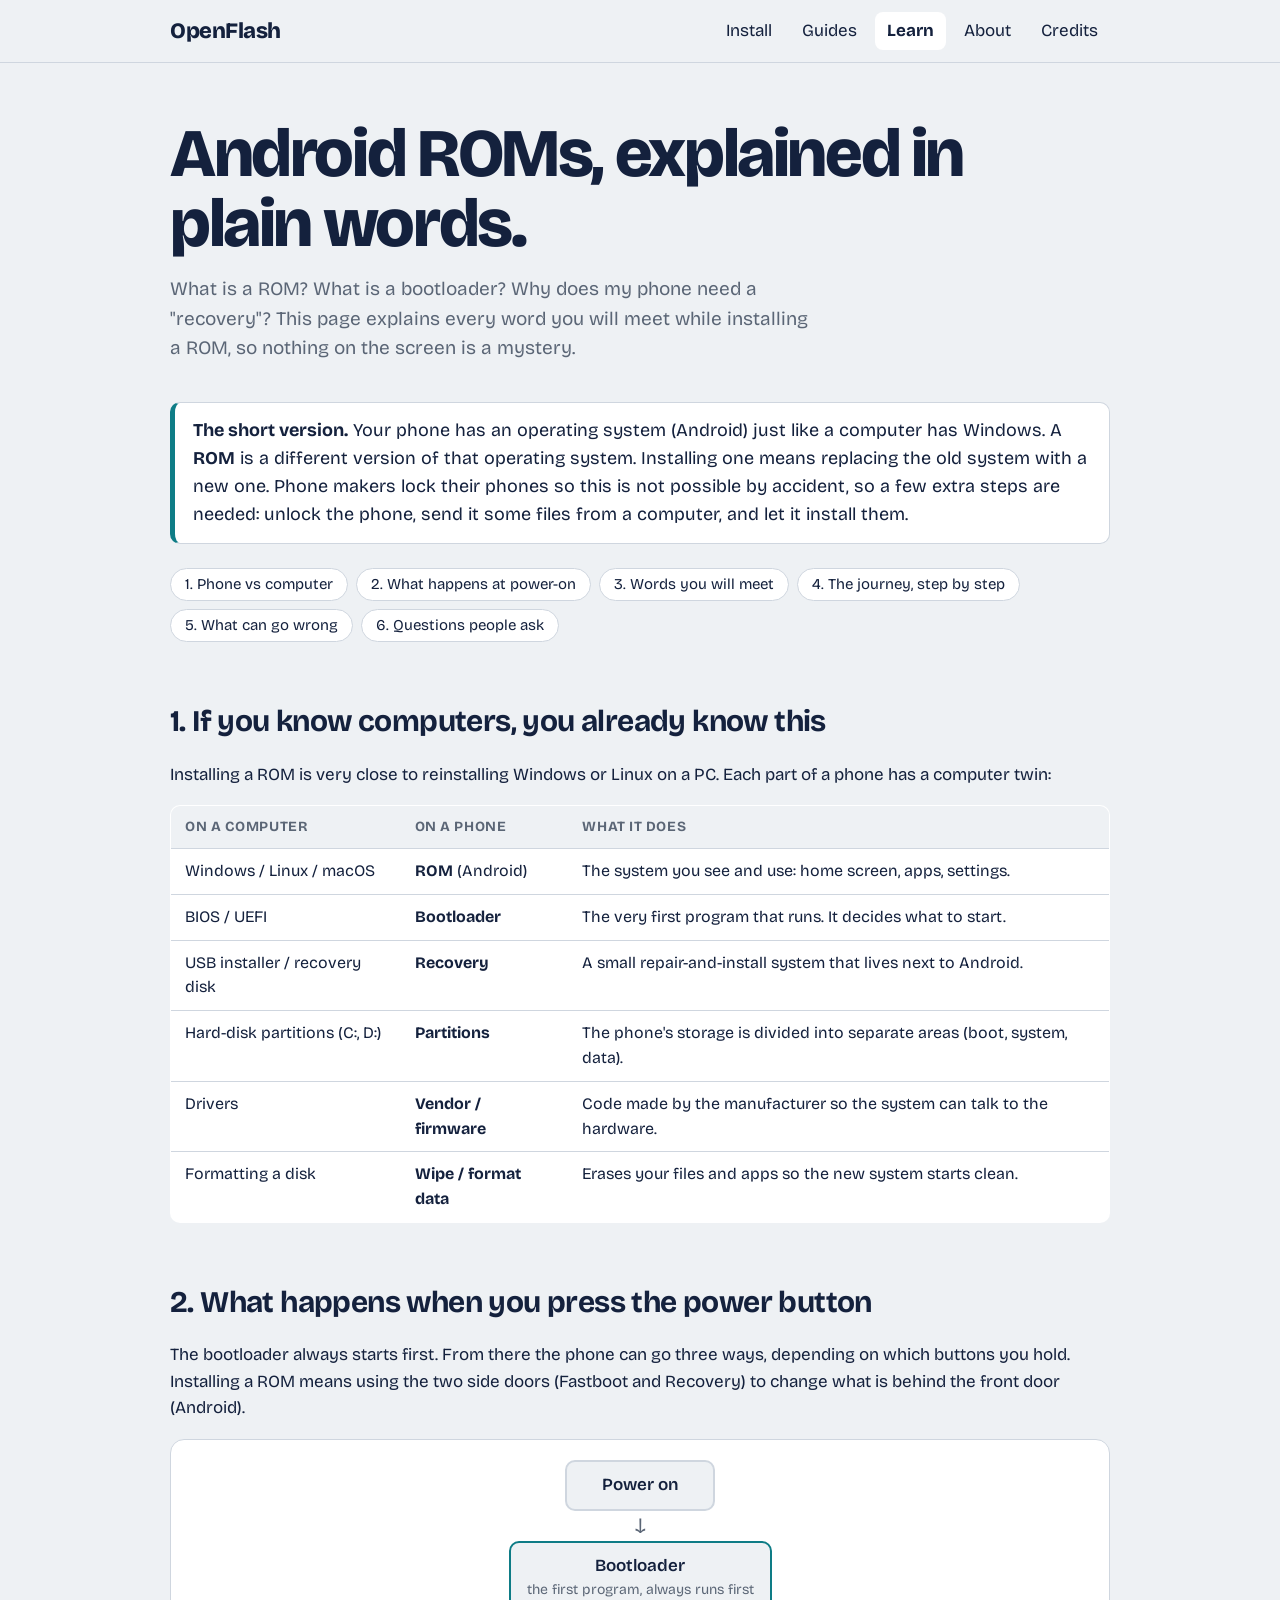
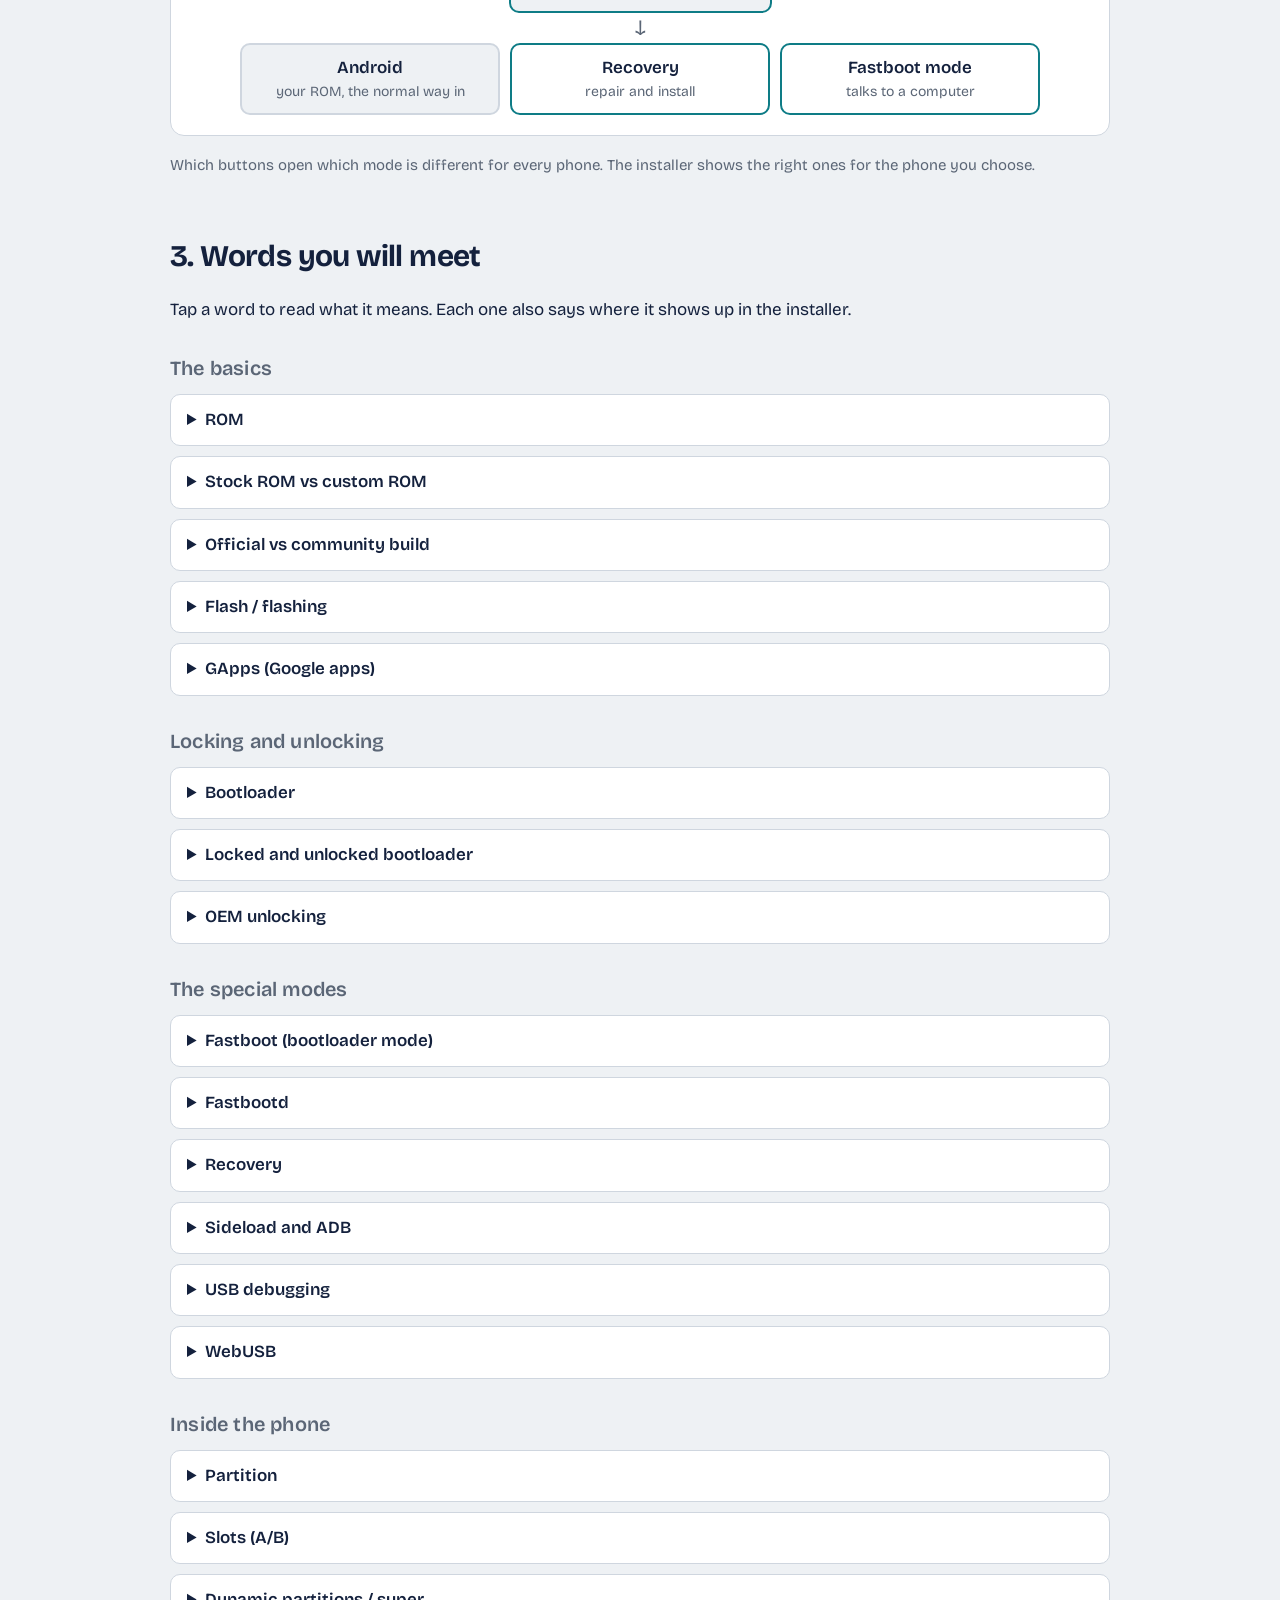
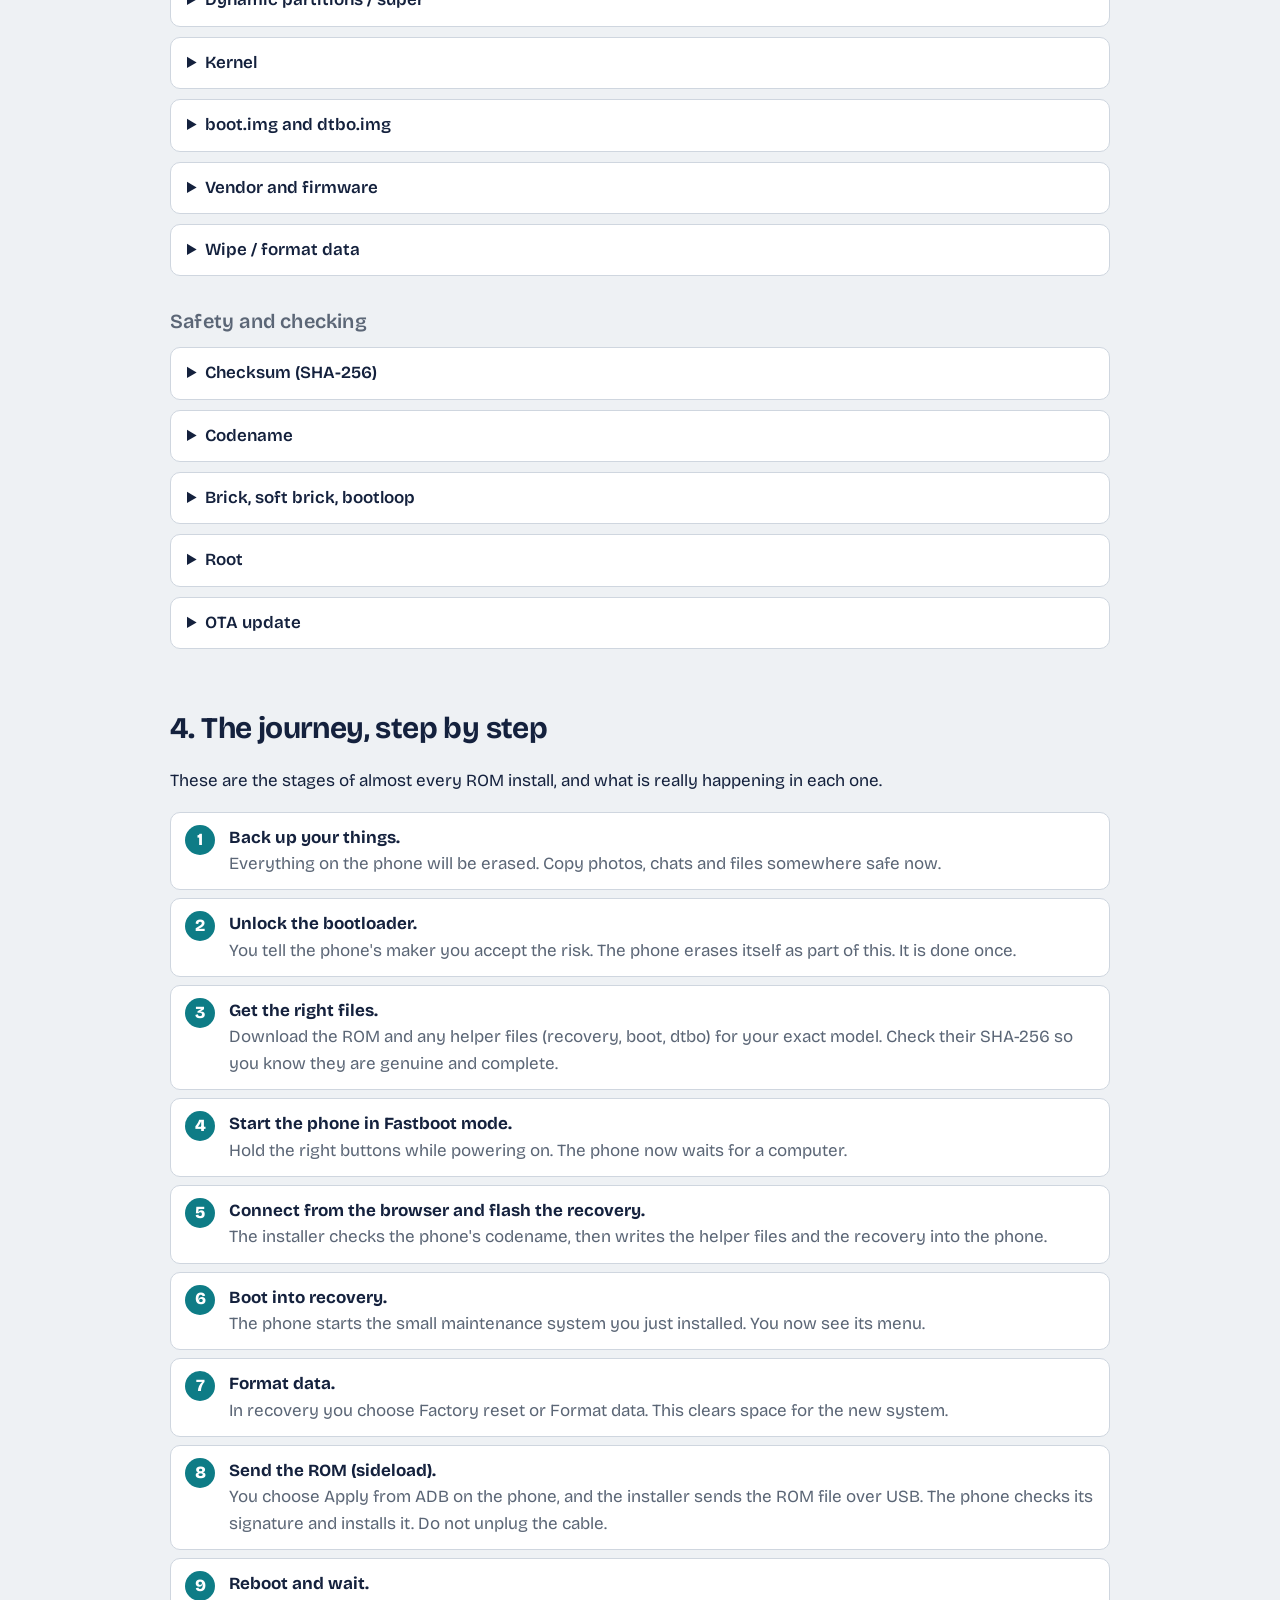
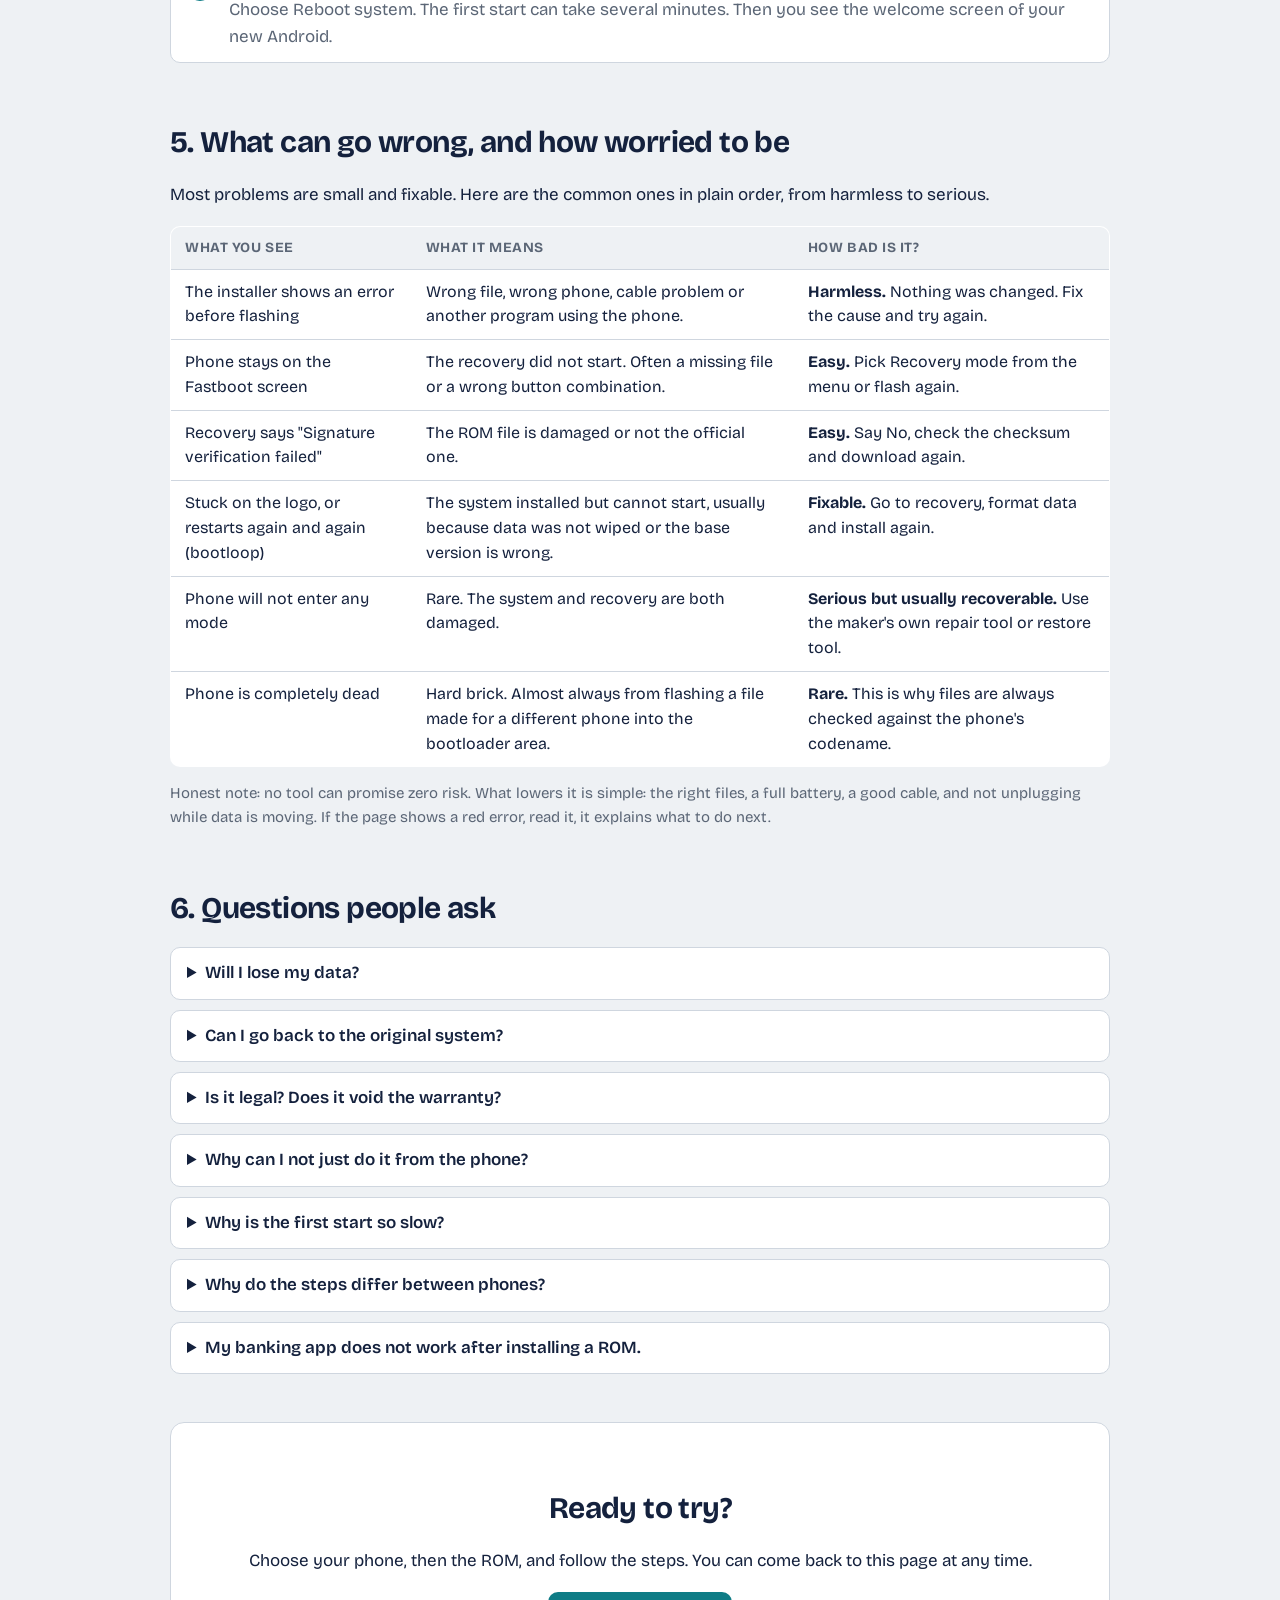
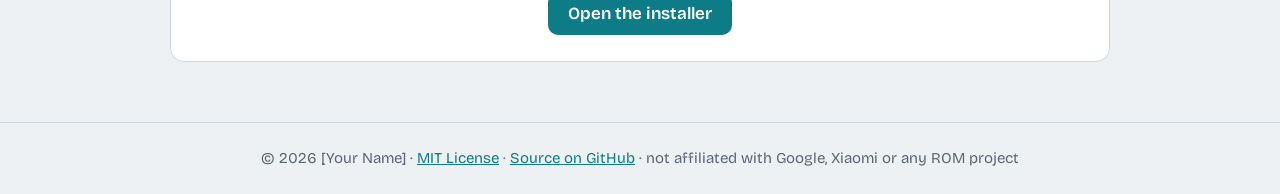
==== learn.html @ 717ebe1f "Initial commit" ====
<!DOCTYPE html>
<html lang="en">
<head>
<!-- OpenFlash | https://github.com/YOUR-USERNAME/openflash | Copyright (c) 2026 [Your Name] | MIT License (see LICENSE) -->
<meta charset="utf-8">
<meta name="viewport" content="width=device-width, initial-scale=1, viewport-fit=cover">
<title>Android ROMs explained in plain words – OpenFlash</title>
<meta name="author" content="[Your Name]">
<meta name="description" content="What is a ROM, a bootloader, a recovery? A plain-language guide for people who have never flashed a phone.">
<meta property="og:type" content="website">
<meta property="og:title" content="Android ROMs explained in plain words">
<meta property="og:description" content="What is a ROM, a bootloader, a recovery? A plain-language guide for people who have never flashed a phone.">
<link rel="stylesheet" href="https://fonts.googleapis.com/css2?family=Bricolage+Grotesque:wght@400;600;800&family=IBM+Plex+Mono:wght@400&display=swap">
<link rel="stylesheet" href="style.css">
</head>
<body>
<header><div class="bar">
<a class="logo" href="index.html">OpenFlash</a>
<button id="burger" aria-expanded="false" aria-controls="nav">Menu</button>
<nav id="nav"><a href="index.html#install">Install</a><a href="index.html#guides">Guides</a><a href="learn.html" aria-current="page"><b>Learn</b></a><a href="index.html#about">About</a><a href="index.html#credits">Credits</a></nav>
</div></header>
<main id="top">

<section class="hero">
<h1>Android ROMs, explained in plain words.</h1>
<p>What is a ROM? What is a bootloader? Why does my phone need a "recovery"? This page explains every word you will meet while installing a ROM, so nothing on the screen is a mystery.</p>
</section>

<div class="note"><b>The short version.</b> Your phone has an operating system (Android) just like a computer has Windows. A <b>ROM</b> is a different version of that operating system. Installing one means replacing the old system with a new one. Phone makers lock their phones so this is not possible by accident, so a few extra steps are needed: unlock the phone, send it some files from a computer, and let it install them.</div>

<nav class="toc" aria-label="On this page">
<a href="#pc">1. Phone vs computer</a>
<a href="#boot">2. What happens at power-on</a>
<a href="#words">3. Words you will meet</a>
<a href="#journey">4. The journey, step by step</a>
<a href="#risks">5. What can go wrong</a>
<a href="#faq">6. Questions people ask</a>
</nav>

<section id="pc">
<h2>1. If you know computers, you already know this</h2>
<p>Installing a ROM is very close to reinstalling Windows or Linux on a PC. Each part of a phone has a computer twin:</p>
<div class="scroll"><table class="cmp">
<thead><tr><th>On a computer</th><th>On a phone</th><th>What it does</th></tr></thead>
<tbody>
<tr><td>Windows / Linux / macOS</td><td><b>ROM</b> (Android)</td><td>The system you see and use: home screen, apps, settings.</td></tr>
<tr><td>BIOS / UEFI</td><td><b>Bootloader</b></td><td>The very first program that runs. It decides what to start.</td></tr>
<tr><td>USB installer / recovery disk</td><td><b>Recovery</b></td><td>A small repair-and-install system that lives next to Android.</td></tr>
<tr><td>Hard-disk partitions (C:, D:)</td><td><b>Partitions</b></td><td>The phone's storage is divided into separate areas (boot, system, data).</td></tr>
<tr><td>Drivers</td><td><b>Vendor / firmware</b></td><td>Code made by the manufacturer so the system can talk to the hardware.</td></tr>
<tr><td>Formatting a disk</td><td><b>Wipe / format data</b></td><td>Erases your files and apps so the new system starts clean.</td></tr>
</tbody></table></div>
</section>

<section id="boot">
<h2>2. What happens when you press the power button</h2>
<p>The bootloader always starts first. From there the phone can go three ways, depending on which buttons you hold. Installing a ROM means using the two side doors (Fastboot and Recovery) to change what is behind the front door (Android).</p>
<div class="flow" role="img" aria-label="Power on leads to the bootloader, which leads to Android, Recovery or Fastboot mode">
<div class="fbox top">Power on</div>
<div class="farrow">↓</div>
<div class="fbox main">Bootloader<small>the first program, always runs first</small></div>
<div class="farrow">↓</div>
<div class="fthree">
<div class="fbox">Android<small>your ROM, the normal way in</small></div>
<div class="fbox hl">Recovery<small>repair and install</small></div>
<div class="fbox hl">Fastboot mode<small>talks to a computer</small></div>
</div>
</div>
<p class="small">Which buttons open which mode is different for every phone. The installer shows the right ones for the phone you choose.</p>
</section>

<section id="words">
<h2>3. Words you will meet</h2>
<p>Tap a word to read what it means. Each one also says where it shows up in the installer.</p>

<h3>The basics</h3>
<details><summary>ROM</summary><p>The operating system file you install. It contains Android plus the changes the ROM's authors made: how it looks, extra features, privacy settings and so on. The name comes from "read-only memory", which is a historical leftover. Today it simply means "a version of Android you can install".</p></details>
<details><summary>Stock ROM vs custom ROM</summary><p><b>Stock</b> is what the phone shipped with from the maker (Google's Android on a Pixel, MIUI on a Xiaomi). A <b>custom ROM</b> is made by someone else, such as LineageOS or Pixel Experience. People install them to get newer Android on an old phone, remove bloatware or gain more control.</p></details>
<details><summary>Official vs community build</summary><p>An <b>official</b> build is released by the ROM's own project and tested by them. A <b>community</b> (or unofficial) build is made by one person, often as a hobby. It can be great, but the risk is higher, which is why the installer labels every ROM with one of these two tags.</p></details>
<details><summary>Flash / flashing</summary><p>Writing a file directly into one of the phone's storage areas. "Flash a recovery" means "write the recovery file into the phone".</p></details>
<details><summary>GApps (Google apps)</summary><p>Google Play, Gmail, Maps and the other Google apps. Some ROMs already include them and some do not, so you add them yourself in a separate step. The page of each ROM says which case it is.</p></details>

<h3>Locking and unlocking</h3>
<details><summary>Bootloader</summary><p>The first small program that runs when you press power. Its job is to check the system and start it. Because it can start <i>anything</i>, phone makers lock it so only their own software is allowed. Installing a custom ROM needs it unlocked.</p></details>
<details><summary>Locked and unlocked bootloader</summary><p>A <b>locked</b> bootloader refuses to accept any file that is not signed by the maker. An <b>unlocked</b> one accepts files from you. Unlocking is a deliberate step you request, and it <b>erases all data on the phone</b> on purpose, so nobody can unlock a stolen phone and read its owner's files. Some makers, like Xiaomi, make you create an account and wait a while before unlocking is allowed. Unlocking can void the warranty, and a few banking or payment apps may refuse to run on an unlocked phone.</p></details>
<details><summary>OEM unlocking</summary><p>A switch in the phone's Developer options that says "I am allowed to unlock the bootloader". It must be on before unlocking works.</p></details>

<h3>The special modes</h3>
<details><summary>Fastboot (bootloader mode)</summary><p>A mode where the phone shows a plain screen (often the word "FASTBOOT") and waits for a computer to send it files. This is where the installer writes the recovery. Because it belongs to the bootloader, it works even when Android is broken.</p></details>
<details><summary>Fastbootd</summary><p>A second, newer kind of fastboot that runs from inside recovery instead of the bootloader. Modern phones keep several partitions inside one big container (see "Dynamic partitions"), and only fastbootd can write into that container. Some ROMs need it.</p></details>
<details><summary>Recovery</summary><p>A tiny separate system whose only job is maintenance. From here you can erase data (factory reset), install a ROM and repair problems. It is the "installer disk" of your phone. It still works when Android will not start. Popular recoveries are TWRP, OrangeFox, Lineage Recovery and the recovery of Pixel Experience.</p></details>
<details><summary>Sideload and ADB</summary><p><b>ADB</b> (Android Debug Bridge) is a way for a computer to talk to a phone over USB. <b>Sideload</b> is one thing it can do: send a ROM file from the computer to a phone that is waiting in recovery. You choose "Apply update, then Apply from ADB" on the phone, and the installer sends the file. OpenFlash does this directly from the browser, so you do not need ADB installed.</p></details>
<details><summary>USB debugging</summary><p>A setting in Developer options that lets a computer control the phone while Android is running. You often need it before unlocking, but not once you are in recovery.</p></details>
<details><summary>WebUSB</summary><p>A browser feature (in Chrome and Edge) that lets a web page talk to a USB device after you give permission. This is why OpenFlash can install a ROM without any program. The browser shows a window asking you to pick your phone, and it will not talk to anything you did not choose.</p></details>

<h3>Inside the phone</h3>
<details><summary>Partition</summary><p>Phone storage is split into separate areas with different jobs: <code>boot</code> (starts the system), <code>system</code> (Android itself), <code>vendor</code> (hardware code), <code>recovery</code> and <code>data</code> (your apps and files). Flashing means writing into one of them.</p></details>
<details><summary>Slots (A/B)</summary><p>Many newer phones, including the Pixel 4, keep two copies of the system: slot <b>A</b> and slot <b>B</b>. An update is written to the one you are not using and the phone switches over when it is done. If the update fails, the old copy still works. That is why the recovery of such a phone shows "Active slot: a" or "b".</p></details>
<details><summary>Dynamic partitions / super</summary><p>On newer Android the <code>system</code>, <code>vendor</code> and <code>product</code> areas are not separate. They live as flexible "logical" partitions inside one large partition called <code>super</code>, which can be resized. Some ROMs for older phones use a version of this too.</p></details>
<details><summary>Kernel</summary><p>The core of the system that talks to the hardware. A recovery and a ROM often need to use the <b>same kernel version</b>, otherwise the recovery cannot properly install that ROM.</p></details>
<details><summary>boot.img and dtbo.img</summary><p><code>boot.img</code> holds the kernel and the first files used at start. On some phones, like the Pixel 4, the recovery is stored inside it. <code>dtbo.img</code> is a small file that describes the phone's hardware to the kernel. Installers flash both so the new system matches the phone.</p></details>
<details><summary>Vendor and firmware</summary><p>The manufacturer's hardware-specific code (modem, camera, Wi-Fi). A ROM usually relies on the vendor files already on the phone, which is why some ROMs ask you to be on a certain stock version first.</p></details>
<details><summary>Wipe / format data</summary><p>Erasing the <code>data</code> partition, which holds your apps, accounts and files. A fresh ROM normally needs a clean data partition, because the old data was made by a different system and can make the new one crash. <b>Make a backup first.</b></p></details>

<h3>Safety and checking</h3>
<details><summary>Checksum (SHA-256)</summary><p>A 64-character "fingerprint" of a file. If your copy gives the same fingerprint as the one the author published, the file is exactly the right one and nothing was damaged in the download. The installer can check it for you, and the Guides explain how to get it yourself.</p></details>
<details><summary>Codename</summary><p>The short internal name of a phone model, like <code>flame</code> for the Pixel 4 or <code>clover</code> for the Mi Pad 4. Files are built for one codename and must never be flashed on another. The installer reads the phone's codename and stops if it does not match.</p></details>
<details><summary>Brick, soft brick, bootloop</summary><p>"Bricked" means the phone no longer works. A <b>soft brick</b> (stuck on the logo, or restarting again and again, which is a <b>bootloop</b>) is common and fixable: you go back to recovery or fastboot and install again. A <b>hard brick</b> (no screen, no sign of life) is rare and usually comes from writing wrong files into the bootloader area. See section 5.</p></details>
<details><summary>Root</summary><p>Giving apps full "administrator" power over the system. It is a separate topic from installing a ROM, you do not need it, and it can break some apps. OpenFlash does not do it.</p></details>
<details><summary>OTA update</summary><p>"Over the air": the normal system update from Settings. Some custom ROMs keep their own updater, others are updated by sideloading a newer file.</p></details>
</section>

<section id="journey">
<h2>4. The journey, step by step</h2>
<p>These are the stages of almost every ROM install, and what is really happening in each one.</p>
<ol class="journey">
<li><b>Back up your things.</b> <span>Everything on the phone will be erased. Copy photos, chats and files somewhere safe now.</span></li>
<li><b>Unlock the bootloader.</b> <span>You tell the phone's maker you accept the risk. The phone erases itself as part of this. It is done once.</span></li>
<li><b>Get the right files.</b> <span>Download the ROM and any helper files (recovery, boot, dtbo) for your exact model. Check their SHA-256 so you know they are genuine and complete.</span></li>
<li><b>Start the phone in Fastboot mode.</b> <span>Hold the right buttons while powering on. The phone now waits for a computer.</span></li>
<li><b>Connect from the browser and flash the recovery.</b> <span>The installer checks the phone's codename, then writes the helper files and the recovery into the phone.</span></li>
<li><b>Boot into recovery.</b> <span>The phone starts the small maintenance system you just installed. You now see its menu.</span></li>
<li><b>Format data.</b> <span>In recovery you choose Factory reset or Format data. This clears space for the new system.</span></li>
<li><b>Send the ROM (sideload).</b> <span>You choose Apply from ADB on the phone, and the installer sends the ROM file over USB. The phone checks its signature and installs it. Do not unplug the cable.</span></li>
<li><b>Reboot and wait.</b> <span>Choose Reboot system. The first start can take several minutes. Then you see the welcome screen of your new Android.</span></li>
</ol>
</section>

<section id="risks">
<h2>5. What can go wrong, and how worried to be</h2>
<p>Most problems are small and fixable. Here are the common ones in plain order, from harmless to serious.</p>
<div class="scroll"><table class="cmp">
<thead><tr><th>What you see</th><th>What it means</th><th>How bad is it?</th></tr></thead>
<tbody>
<tr><td>The installer shows an error before flashing</td><td>Wrong file, wrong phone, cable problem or another program using the phone.</td><td><b>Harmless.</b> Nothing was changed. Fix the cause and try again.</td></tr>
<tr><td>Phone stays on the Fastboot screen</td><td>The recovery did not start. Often a missing file or a wrong button combination.</td><td><b>Easy.</b> Pick Recovery mode from the menu or flash again.</td></tr>
<tr><td>Recovery says "Signature verification failed"</td><td>The ROM file is damaged or not the official one.</td><td><b>Easy.</b> Say No, check the checksum and download again.</td></tr>
<tr><td>Stuck on the logo, or restarts again and again (bootloop)</td><td>The system installed but cannot start, usually because data was not wiped or the base version is wrong.</td><td><b>Fixable.</b> Go to recovery, format data and install again.</td></tr>
<tr><td>Phone will not enter any mode</td><td>Rare. The system and recovery are both damaged.</td><td><b>Serious but usually recoverable.</b> Use the maker's own repair tool or restore tool.</td></tr>
<tr><td>Phone is completely dead</td><td>Hard brick. Almost always from flashing a file made for a different phone into the bootloader area.</td><td><b>Rare.</b> This is why files are always checked against the phone's codename.</td></tr>
</tbody></table></div>
<p class="small">Honest note: no tool can promise zero risk. What lowers it is simple: the right files, a full battery, a good cable, and not unplugging while data is moving. If the page shows a red error, read it, it explains what to do next.</p>
</section>

<section id="faq">
<h2>6. Questions people ask</h2>
<details><summary>Will I lose my data?</summary><p>Yes. Unlocking the bootloader erases the phone, and installing a ROM erases it again. Everything you want to keep must be copied somewhere else first. After the install, apps and files do not come back on their own.</p></details>
<details><summary>Can I go back to the original system?</summary><p>Usually yes. Most makers publish their original software ("factory images" or "fastboot ROMs"), and you can flash it again. That also erases the phone. Pixels even have an official web tool for this (see the Guides).</p></details>
<details><summary>Is it legal? Does it void the warranty?</summary><p>In most countries you may change the software on a device you own. Warranty is a different matter: unlocking the bootloader can void it with some makers. Check your maker's terms before you start.</p></details>
<details><summary>Why can I not just do it from the phone?</summary><p>The phone's own Android cannot replace itself while it is running, and the bootloader's special modes only talk over USB. That is why you need a computer. Here it is the browser, so nothing needs to be installed.</p></details>
<details><summary>Why is the first start so slow?</summary><p>The new system has to set everything up from scratch: it builds its caches and prepares every app. Give it up to 10 minutes. That is normal.</p></details>
<details><summary>Why do the steps differ between phones?</summary><p>Phones are built differently. Some keep their recovery inside the boot file, some have two system slots, some need a Mi account to unlock. Each ROM's own instructions say which applies, and the installer follows them for each supported phone.</p></details>
<details><summary>My banking app does not work after installing a ROM.</summary><p>Some apps check whether the phone is "certified" and refuse to run if the bootloader is unlocked or the system is not the original. That depends on the ROM and the app, and it is up to the ROM's authors whether it can be solved.</p></details>
</section>

<div class="cta">
<h2>Ready to try?</h2>
<p>Choose your phone, then the ROM, and follow the steps. You can come back to this page at any time.</p>
<a class="btn" href="index.html#install" style="text-decoration:none;display:inline-block">Open the installer</a>
</div>

</main>
<footer>© 2026 [Your Name] · <a href="https://github.com/YOUR-USERNAME/openflash/blob/main/LICENSE">MIT License</a> · <a href="https://github.com/YOUR-USERNAME/openflash">Source on GitHub</a> · not affiliated with Google, Xiaomi or any ROM project</footer>
<script>
(function(){var b=document.getElementById("burger"),n=document.getElementById("nav");
b.addEventListener("click",function(){var o=n.classList.toggle("open");b.setAttribute("aria-expanded",o?"true":"false");});})();
</script>
</body>
</html>
---- style.css ----
/*! OpenFlash ADB client | https://github.com/bobaka10/openflash
 *  Copyright (c) 2026 @bobaka10
 *  SPDX-License-Identifier: MIT. See the LICENSE file. */
:root{--bg:#eef1f4;--panel:#fff;--ink:#14213d;--mute:#5b6676;--line:#cfd6df;--acc:#0e7c86;--acc-ink:#fff;--warn:#fff4d6;--warn-line:#e0a100;--log:#101a26;--logink:#bfe9ee;
box-sizing:border-box;padding-top:env(safe-area-inset-top,0px);padding-bottom:env(safe-area-inset-bottom,0px)}
@media (prefers-color-scheme:dark){:root:not([data-theme="light"]){--bg:#0e151d;--panel:#16202b;--ink:#e6edf3;--mute:#93a1b1;--line:#2a3745;--acc:#3cc8d3;--acc-ink:#06242a;--warn:#33290e;--warn-line:#c99700;--log:#0a1118}}
:root[data-theme="dark"]{--bg:#0e151d;--panel:#16202b;--ink:#e6edf3;--mute:#93a1b1;--line:#2a3745;--acc:#3cc8d3;--acc-ink:#06242a;--warn:#33290e;--warn-line:#c99700;--log:#0a1118}
html{scroll-padding-top:calc(env(safe-area-inset-top,0px) + 64px);scroll-behavior:smooth}
*{box-sizing:border-box}
body{margin:0;background:var(--bg);color:var(--ink);font:400 17px/1.55 "Bricolage Grotesque",system-ui,sans-serif}
a{color:var(--acc)}
:focus-visible{outline:3px solid var(--acc);outline-offset:2px}
header{position:sticky;top:env(safe-area-inset-top,0px);z-index:5;background:var(--bg);border-bottom:1px solid var(--line)}
.bar{max-width:980px;margin:auto;padding:12px 20px;display:flex;align-items:center;gap:16px}
.logo{font-weight:800;font-size:22px;letter-spacing:-.02em;text-decoration:none;color:var(--ink);margin-right:auto}
nav{display:flex;gap:6px}
nav a{padding:6px 12px;border-radius:8px;text-decoration:none;color:var(--ink)}
nav a:hover{background:var(--panel)}
#burger{display:none;background:none;border:1px solid var(--line);color:var(--ink);border-radius:8px;padding:6px 12px;font:inherit}
main{max-width:980px;margin:auto;padding:0 20px 60px}
.hero{padding:56px 0 32px}
h1{font-size:clamp(36px,7vw,68px);line-height:1.02;letter-spacing:-.035em;font-weight:800;margin:0 0 16px;max-width:14em}
.hero p{max-width:34em;color:var(--mute);font-size:19px;margin:0}
h2{font-size:30px;letter-spacing:-.02em;margin:56px 0 16px}
.demo{background:var(--warn);border:1px solid var(--warn-line);border-radius:10px;padding:10px 14px;margin:20px 0;font-size:15px}
.wiz{background:var(--panel);border:1px solid var(--line);border-radius:14px;padding:24px}
.steps{display:flex;gap:8px;margin:0 0 24px;padding:0;list-style:none;flex-wrap:wrap}
.steps li{flex:1;min-width:90px;border-top:4px solid var(--line);padding-top:6px;color:var(--mute);font-size:14px}
.steps li.on{border-color:var(--acc);color:var(--ink);font-weight:600}
.steps li.done{border-color:var(--acc)}
.grid{display:grid;grid-template-columns:repeat(auto-fill,minmax(230px,1fr));gap:12px}
.opt{text-align:left;font:inherit;color:inherit;background:var(--bg);border:2px solid var(--line);border-radius:10px;padding:14px;cursor:pointer}
.opt:hover{border-color:var(--acc)}
.opt b{display:block;font-size:19px}
.opt small{color:var(--mute);display:block;margin-top:4px}
.tag{display:inline-block;font-size:13px;border:1px solid var(--line);border-radius:99px;padding:0 9px;margin-top:8px;color:var(--mute)}
.tag.ok{border-color:var(--acc);color:var(--acc)}
.tag.exp{border-color:var(--warn-line)}
.btn{font:600 17px "Bricolage Grotesque",sans-serif;background:var(--acc);color:var(--acc-ink);border:0;border-radius:10px;padding:11px 20px;cursor:pointer}
.btn.ghost{background:none;color:var(--ink);border:1px solid var(--line)}
.btn:disabled{opacity:.4;cursor:not-allowed}
.row{display:flex;gap:10px;margin-top:20px;flex-wrap:wrap}
.chk{display:flex;gap:10px;align-items:flex-start;margin:10px 0}
.chk input{margin-top:6px;width:18px;height:18px;accent-color:var(--acc)}
.sum{color:var(--mute);margin:0 0 14px}
ol.cmds{padding-left:22px;margin:0 0 16px}
ol.cmds li{margin:4px 0}
.log{background:var(--log);color:var(--logink);font:400 14px/1.6 "IBM Plex Mono",ui-monospace,monospace;border-radius:10px;padding:14px;min-height:130px;max-height:260px;overflow:auto;white-space:pre-wrap}
.bar2{height:8px;background:var(--line);border-radius:9px;overflow:hidden;margin:14px 0}
.bar2 i{display:block;height:100%;width:0;background:var(--acc);transition:width .4s}
details{background:var(--panel);border:1px solid var(--line);border-radius:10px;padding:12px 16px;margin:10px 0}
summary{cursor:pointer;font-weight:600}
.cols{display:grid;grid-template-columns:repeat(auto-fit,minmax(260px,1fr));gap:20px}
footer{border-top:1px solid var(--line);color:var(--mute);text-align:center;padding:24px 20px;font-size:15px}
@media (max-width:640px){#burger{display:block}nav{display:none;position:absolute;top:100%;left:0;right:0;background:var(--bg);flex-direction:column;padding:8px 20px 14px;border-bottom:1px solid var(--line)}nav.open{display:flex}.wiz{padding:16px}}
@media (prefers-reduced-motion:reduce){html{scroll-behavior:auto}.bar2 i{transition:none}}
.fcard{border:1px solid var(--line);border-radius:10px;padding:14px;margin:12px 0;background:var(--bg)}
.fcard input[type=file]{display:block;margin:8px 0;font:inherit;color:var(--ink);max-width:100%}
.sumin{width:100%;font:400 14px "IBM Plex Mono",ui-monospace,monospace;padding:9px;border:1px solid var(--line);border-radius:8px;background:var(--panel);color:var(--ink)}
.sumin[readonly]{opacity:.7}
.row.tight{margin-top:10px}
.st{margin:10px 0 0;color:var(--mute);font-size:15px}
.st.ok{color:var(--acc);font-weight:600}
.st.bad{color:#b3261e;font-weight:600}
@media (prefers-color-scheme:dark){:root:not([data-theme="light"]) .st.bad{color:#ff8a80}}
:root[data-theme="dark"] .st.bad{color:#ff8a80}
a.btn.dl{display:inline-block;text-decoration:none;margin:0 0 8px}
.bar2[hidden]{display:none}
.hint{margin:4px 0 0;color:var(--mute);font-size:15px}
.st.warn{color:#8a5a00;font-weight:600}
@media (prefers-color-scheme:dark){:root:not([data-theme="light"]) .st.warn{color:#f0b429}}
:root[data-theme="dark"] .st.warn{color:#f0b429}

pre.code{background:var(--log);color:var(--logink);font:400 14px/1.5 "IBM Plex Mono",ui-monospace,monospace;border-radius:8px;padding:10px 12px;overflow-x:auto;white-space:pre;margin:8px 0}
code{font-family:"IBM Plex Mono",ui-monospace,monospace;font-size:.92em;background:var(--bg);border:1px solid var(--line);border-radius:5px;padding:0 5px}
pre.code code{background:none;border:0;padding:0}
details ul.cmds{list-style:disc;padding-left:22px}
details ul.cmds li{margin:8px 0}
a.hint{display:inline-block}

/* learn page */
.note{background:var(--panel);border:1px solid var(--line);border-left:5px solid var(--acc);border-radius:10px;padding:14px 18px;margin:8px 0 24px;font-size:18px}
.toc{display:flex;flex-wrap:wrap;gap:8px;margin:0 0 8px}
.toc a{border:1px solid var(--line);border-radius:99px;padding:4px 14px;text-decoration:none;color:var(--ink);font-size:15px;background:var(--panel)}
.toc a:hover{border-color:var(--acc)}
h3{font-size:20px;margin:30px 0 6px;color:var(--mute);font-weight:600;letter-spacing:.01em}
p.small{color:var(--mute);font-size:15px}
.scroll{overflow-x:auto;margin:12px 0}
table.cmp{border-collapse:collapse;width:100%;min-width:560px;background:var(--panel);border:1px solid var(--line);border-radius:10px;overflow:hidden;font-size:16px}
table.cmp th,table.cmp td{text-align:left;padding:10px 14px;border-bottom:1px solid var(--line);vertical-align:top}
table.cmp th{background:var(--bg);font-size:14px;text-transform:uppercase;letter-spacing:.04em;color:var(--mute)}
table.cmp tr:last-child td{border-bottom:0}
.flow{display:flex;flex-direction:column;align-items:center;gap:4px;margin:18px 0;background:var(--panel);border:1px solid var(--line);border-radius:14px;padding:20px 14px}
.fbox{border:2px solid var(--line);border-radius:10px;padding:10px 16px;text-align:center;font-weight:600;background:var(--bg);min-width:150px}
.fbox small{display:block;font-weight:400;color:var(--mute);font-size:14px}
.fbox.main{border-color:var(--acc)}
.fbox.hl{border-color:var(--acc);background:var(--panel)}
.farrow{color:var(--mute);font-size:22px;line-height:1}
.fthree{display:flex;gap:10px;flex-wrap:wrap;justify-content:center;width:100%}
.fthree .fbox{flex:1;min-width:130px;max-width:260px}
ol.journey{list-style:none;counter-reset:j;padding:0;margin:12px 0}
ol.journey li{counter-increment:j;position:relative;padding:12px 14px 12px 58px;background:var(--panel);border:1px solid var(--line);border-radius:10px;margin:8px 0}
ol.journey li::before{content:counter(j);position:absolute;left:14px;top:12px;width:30px;height:30px;border-radius:50%;background:var(--acc);color:var(--acc-ink);font-weight:800;display:flex;align-items:center;justify-content:center}
ol.journey li b{display:block}
ol.journey li span{color:var(--mute)}
.cta{background:var(--panel);border:1px solid var(--line);border-radius:14px;padding:6px 24px 26px;margin-top:48px;text-align:center}
nav a[aria-current="page"]{background:var(--panel)}

.hero p.newhere{margin-top:14px;font-size:17px}
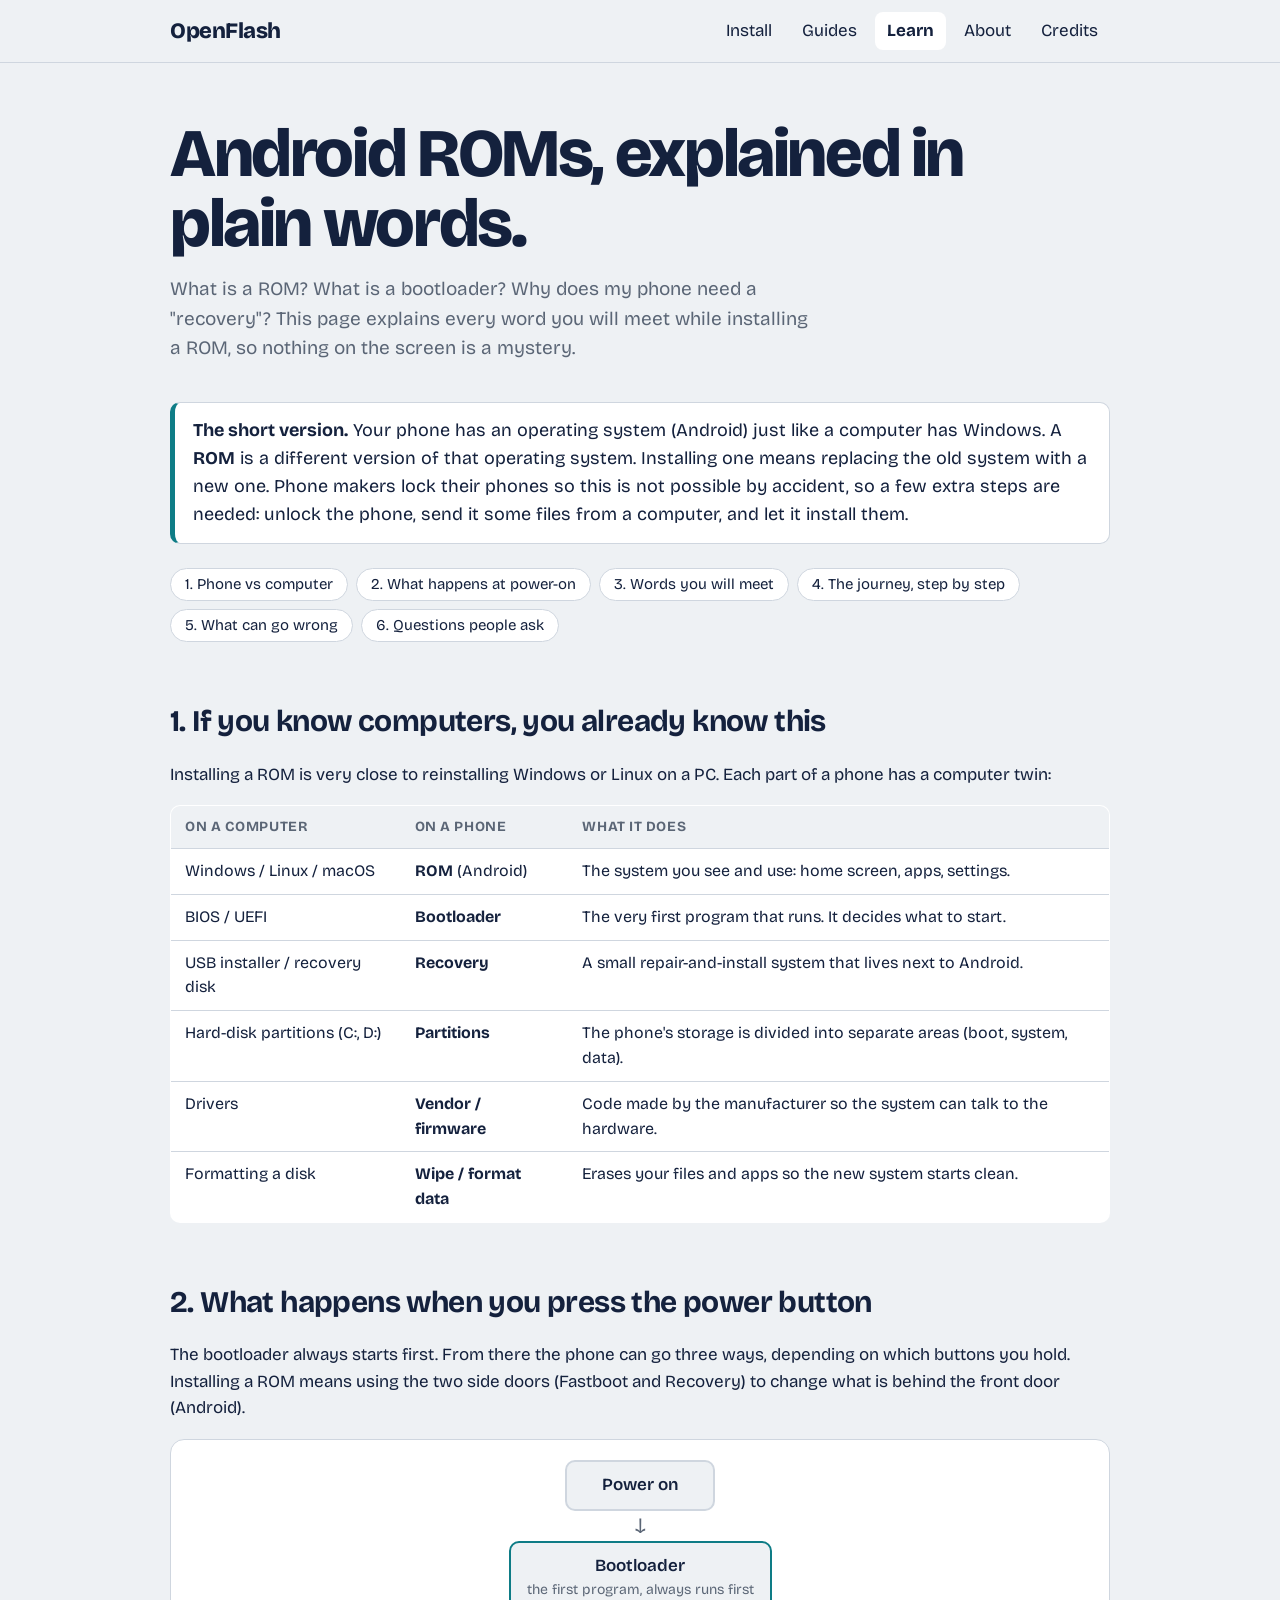
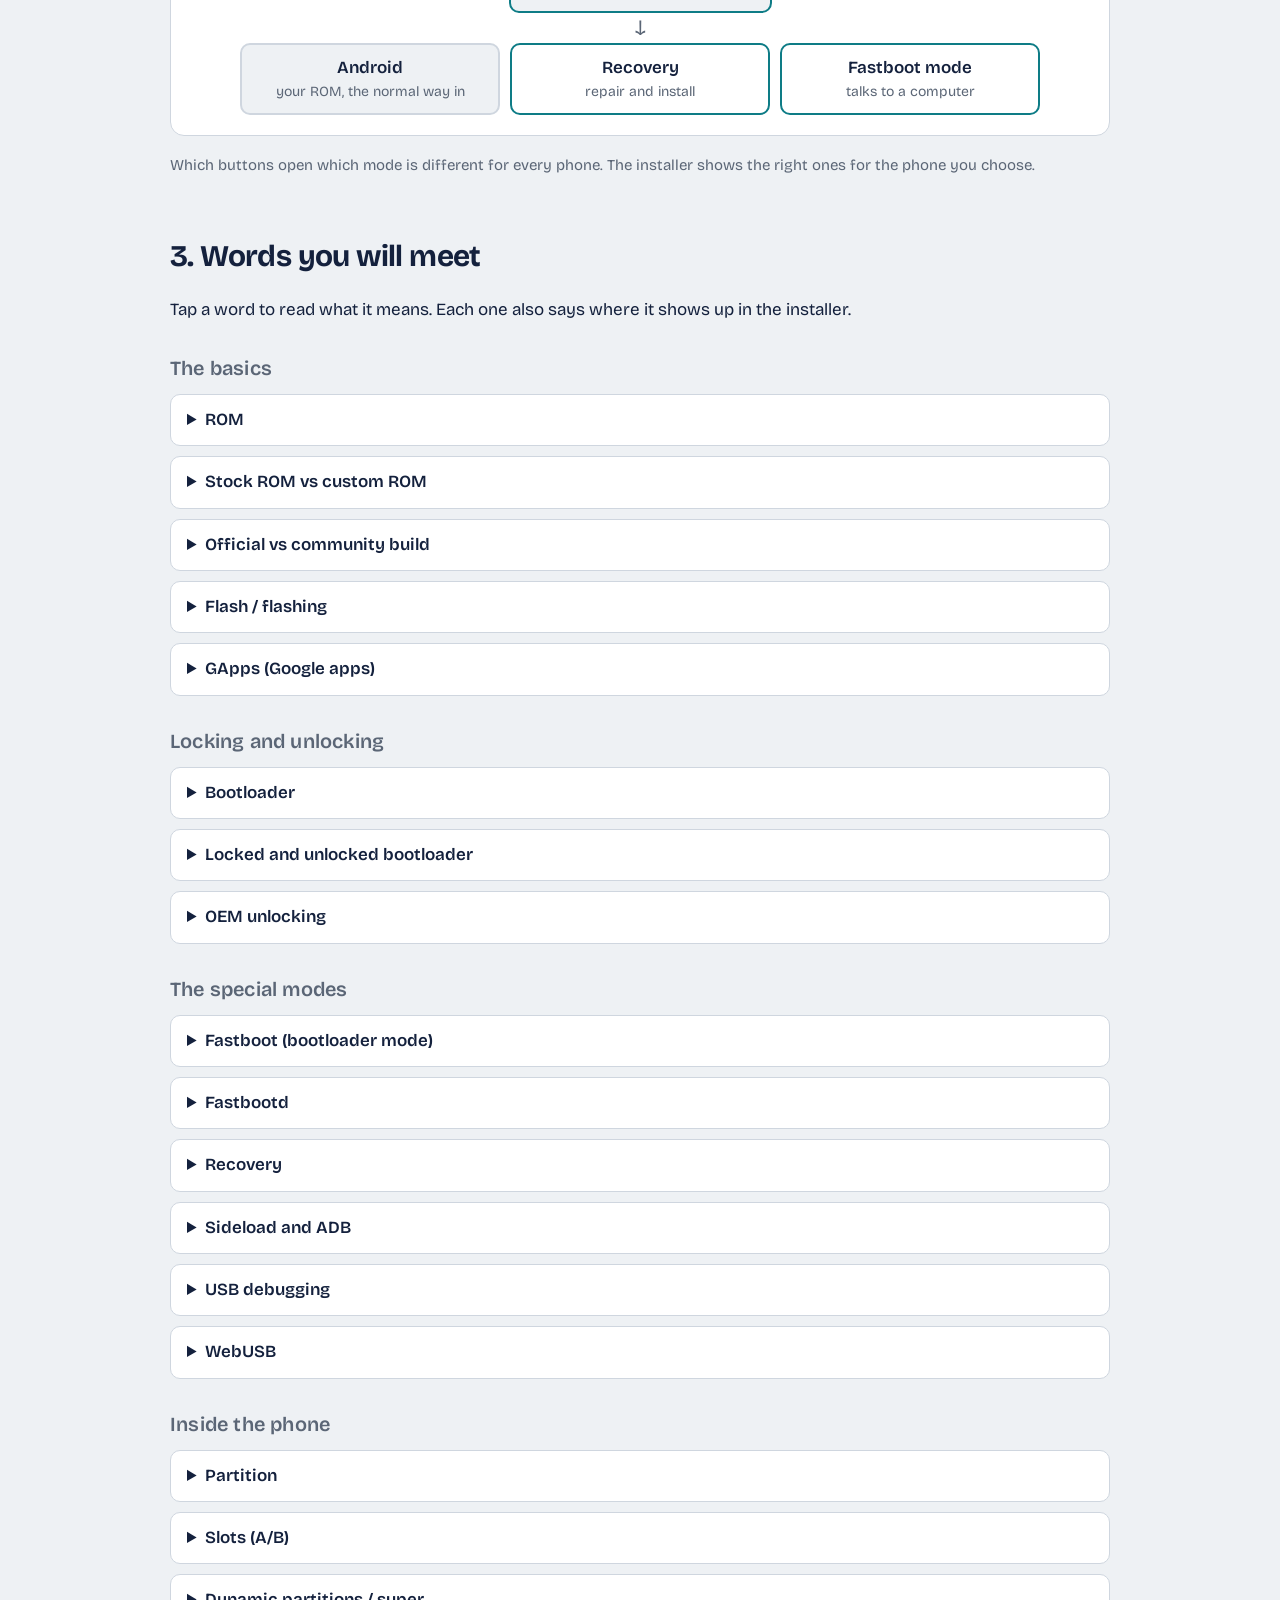
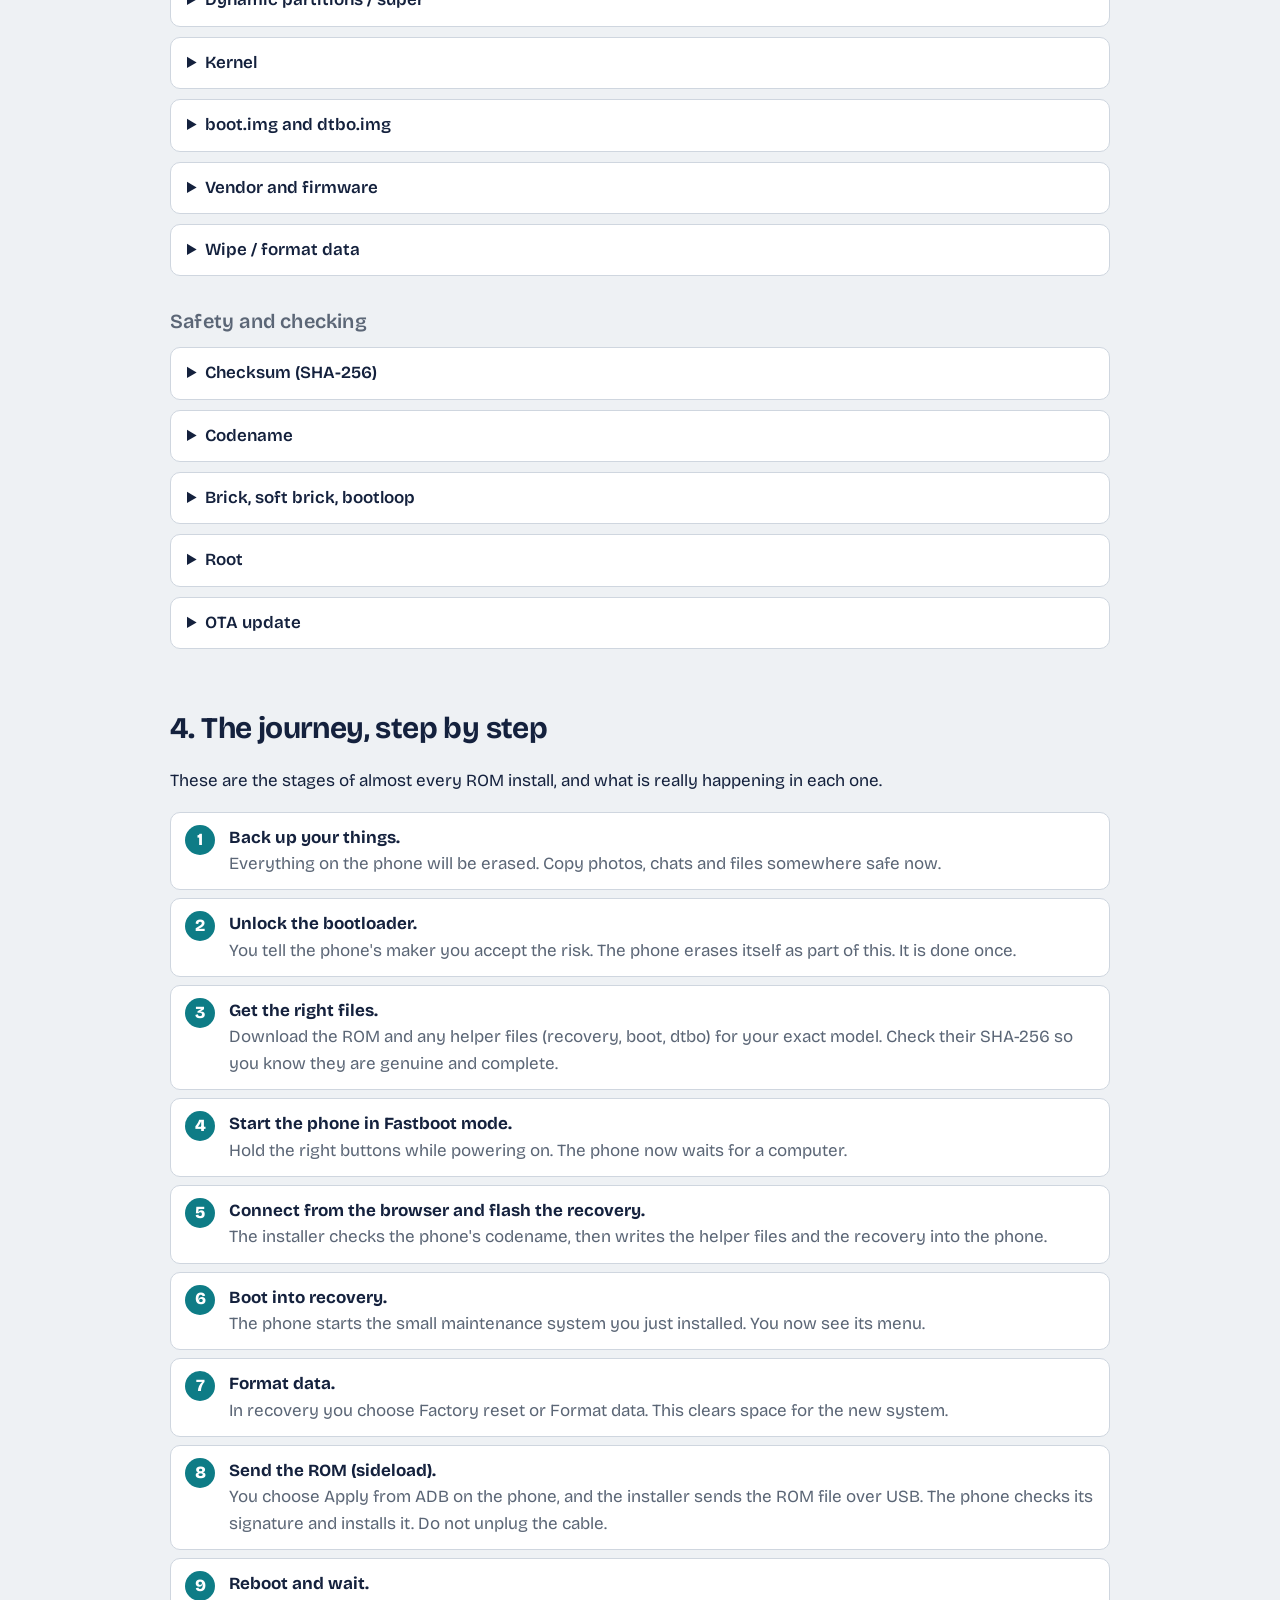
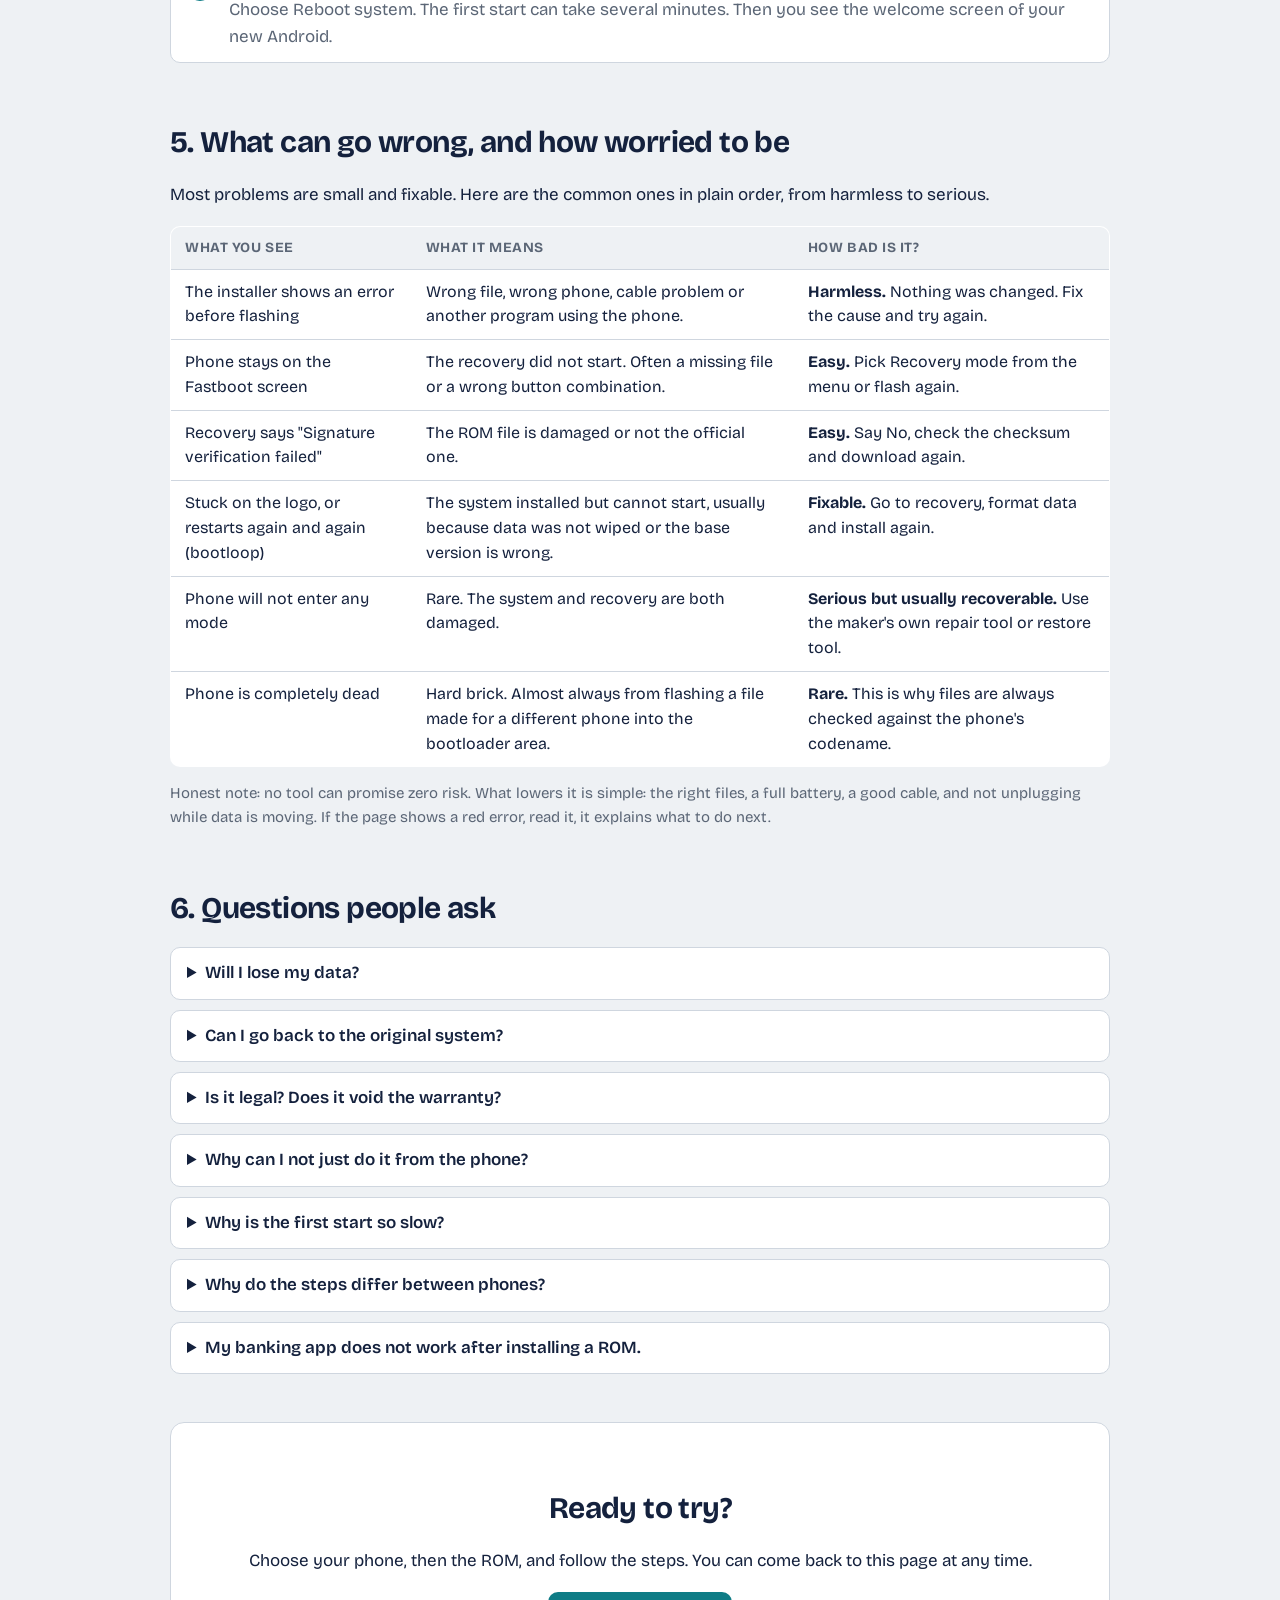
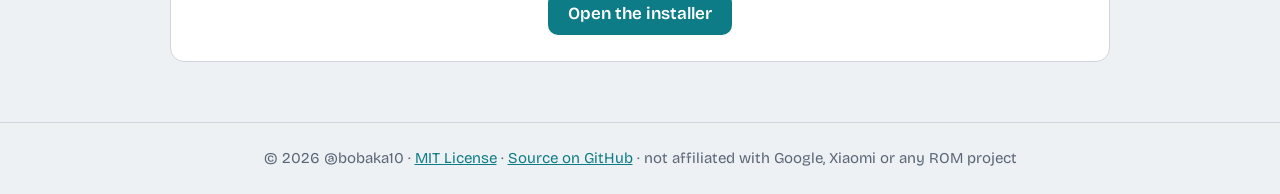
==== commit 44285875: "update copyright" ====
--- a/learn.html
+++ b/learn.html
@@ -160,7 +160,7 @@
 </div>
 
 </main>
-<footer>© 2026 [Your Name] · <a href="https://github.com/YOUR-USERNAME/openflash/blob/main/LICENSE">MIT License</a> · <a href="https://github.com/YOUR-USERNAME/openflash">Source on GitHub</a> · not affiliated with Google, Xiaomi or any ROM project</footer>
+<footer>© 2026 @bobaka10 · <a href="https://github.com/bobaka10/openflash/blob/main/LICENSE">MIT License</a> · <a href="https://github.com/bobaka10/openflash">Source on GitHub</a> · not affiliated with Google, Xiaomi or any ROM project</footer>
 <script>
 (function(){var b=document.getElementById("burger"),n=document.getElementById("nav");
 b.addEventListener("click",function(){var o=n.classList.toggle("open");b.setAttribute("aria-expanded",o?"true":"false");});})();
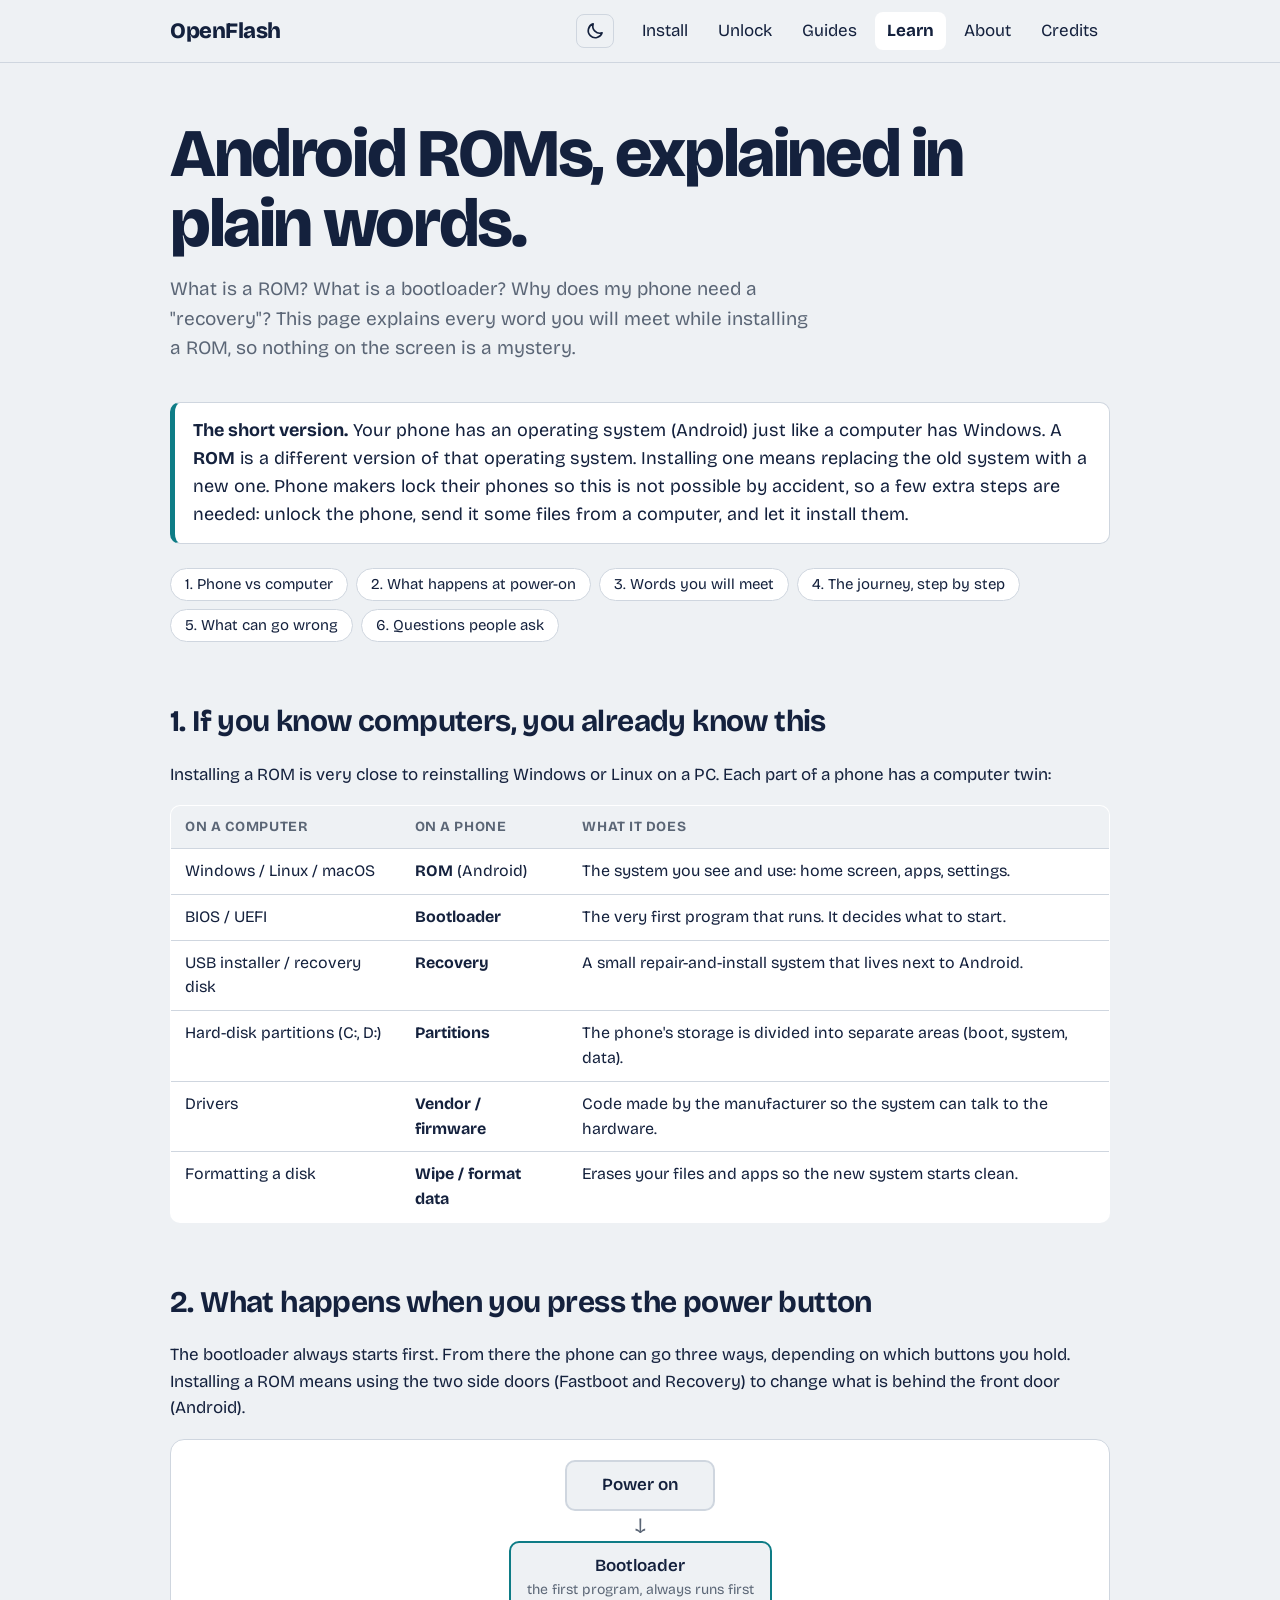
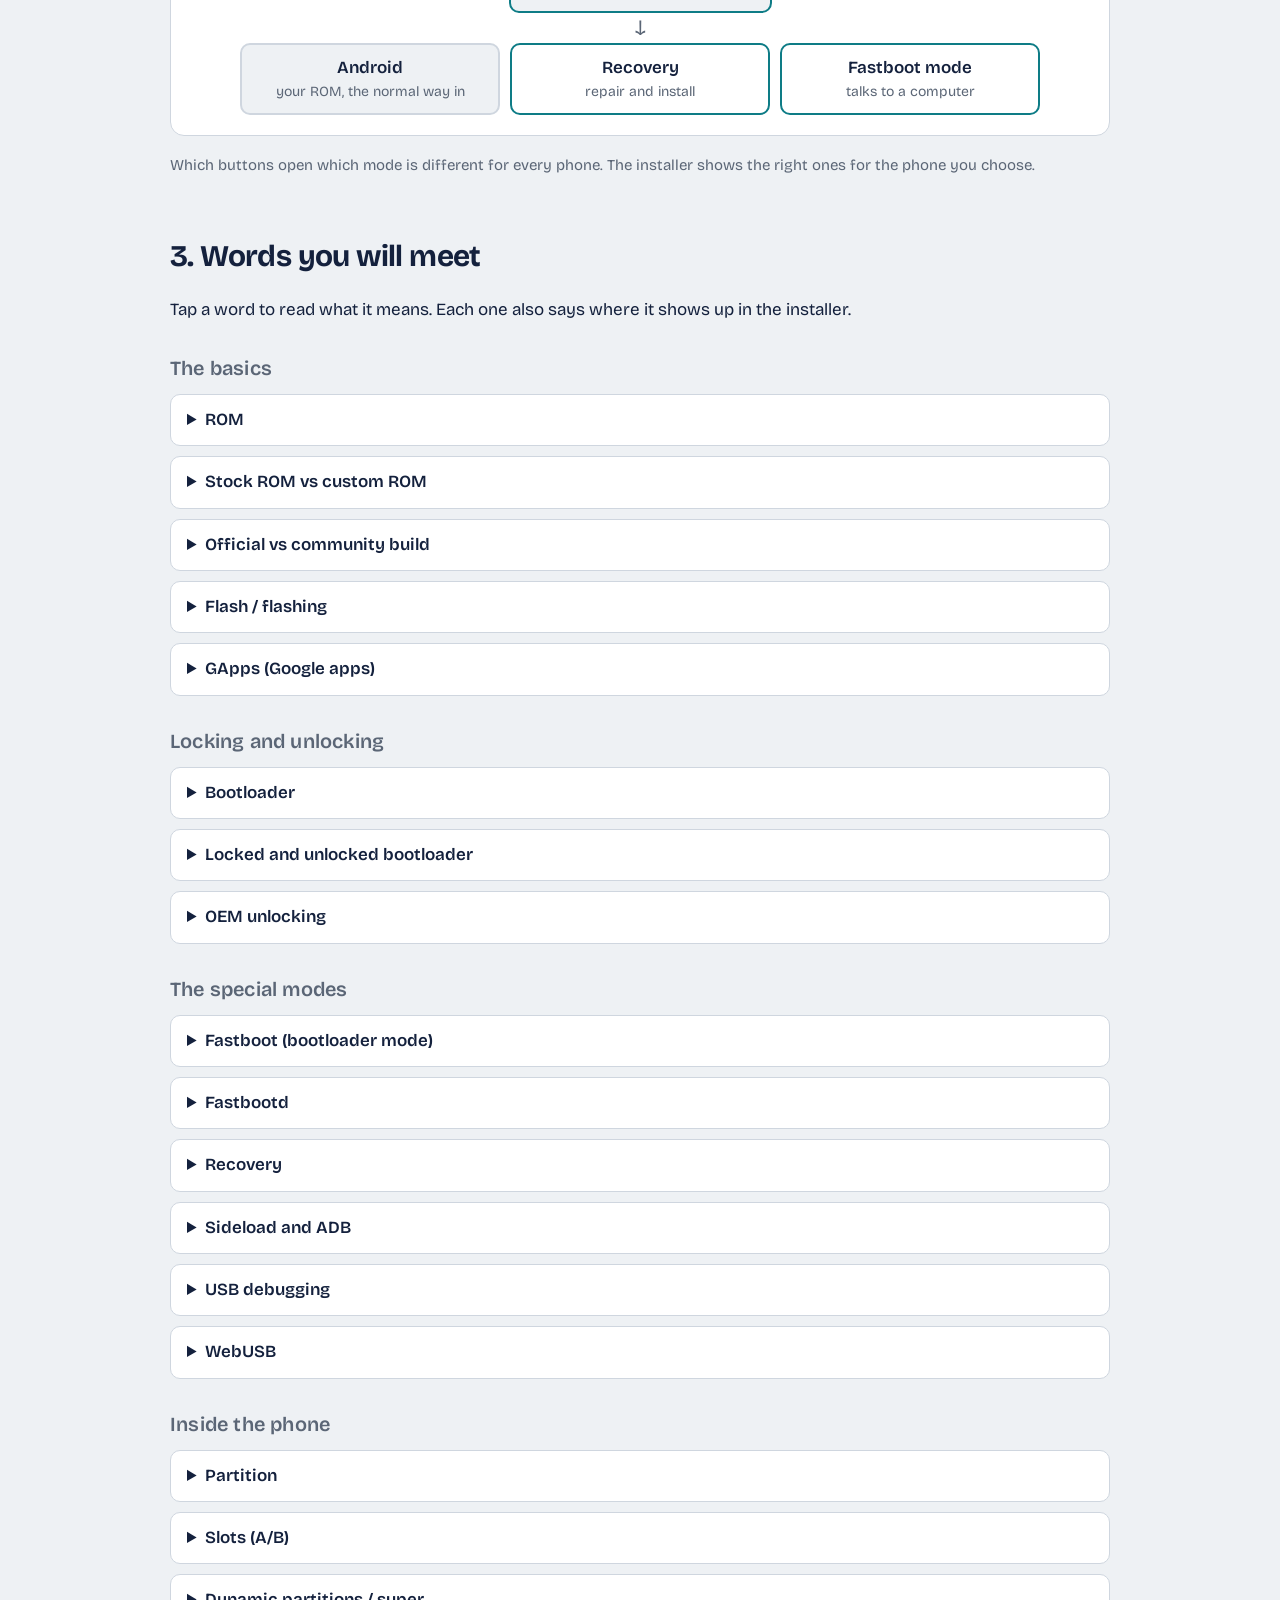
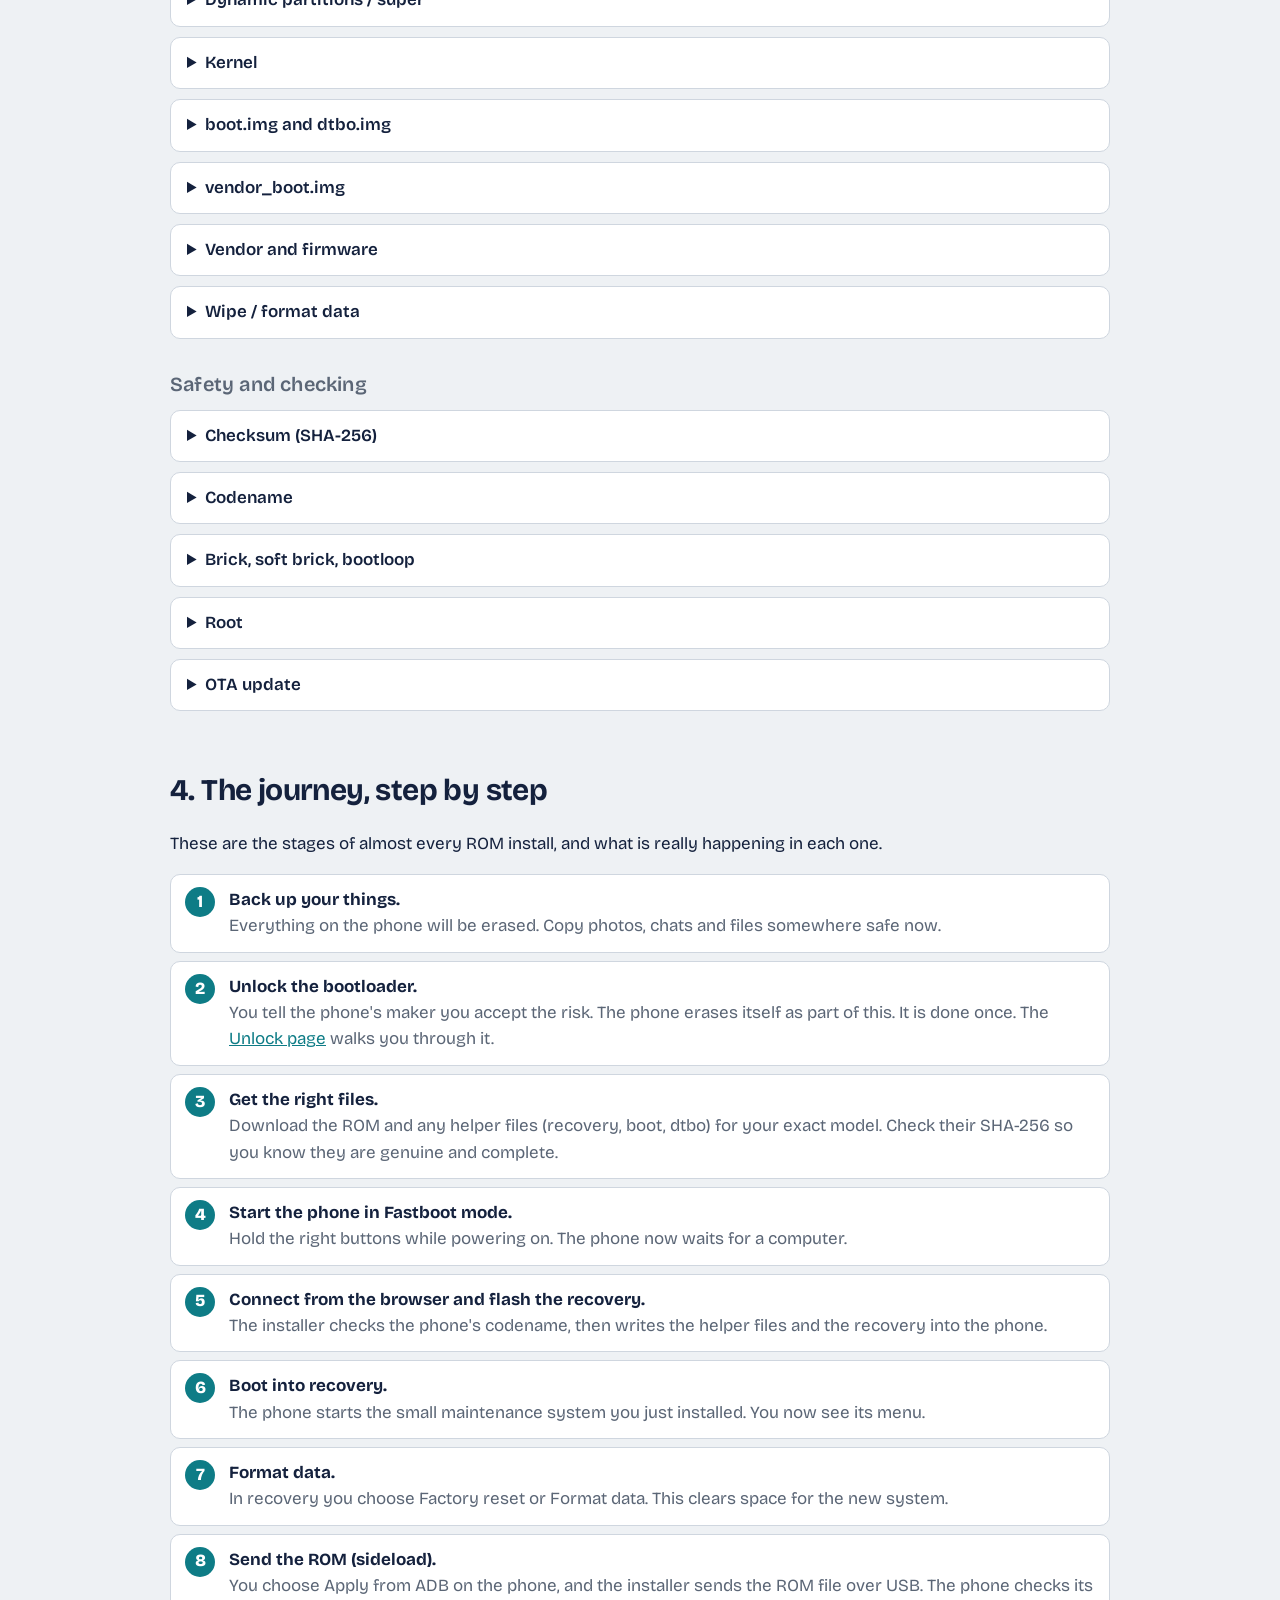
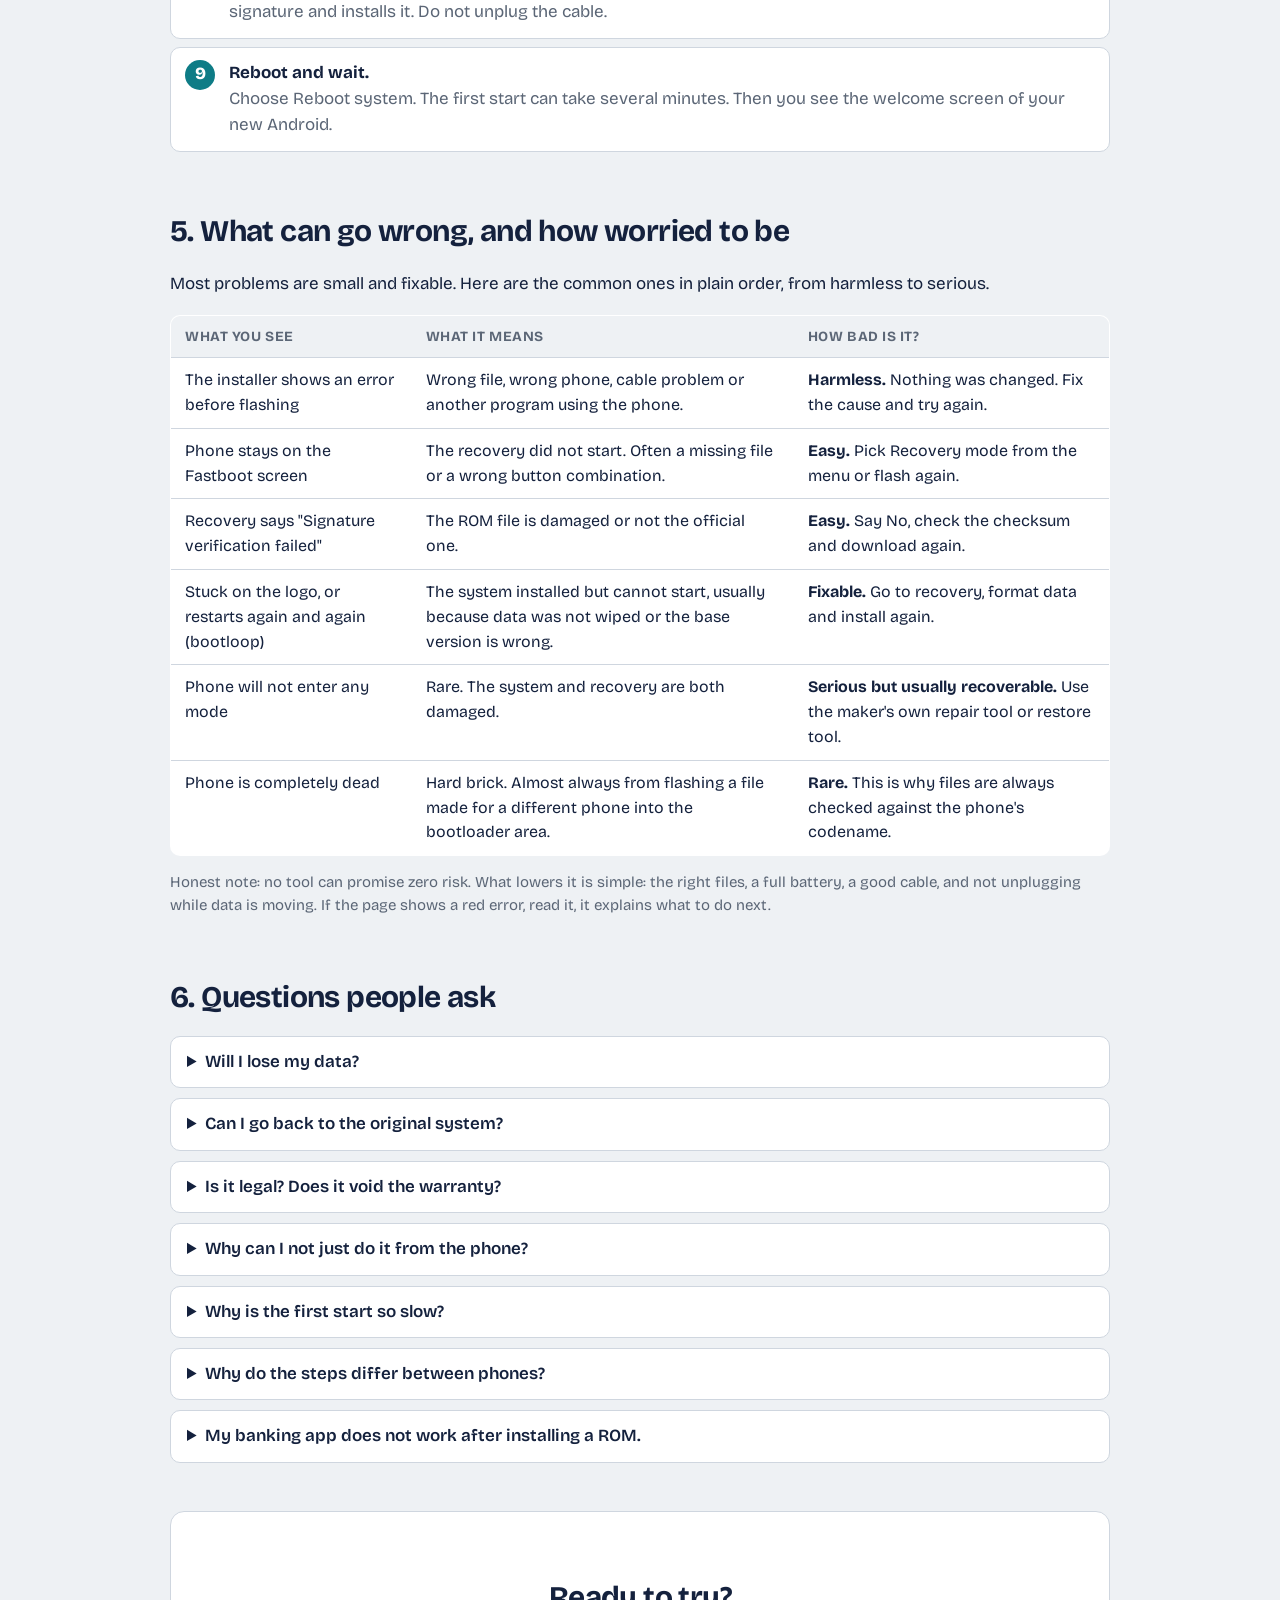
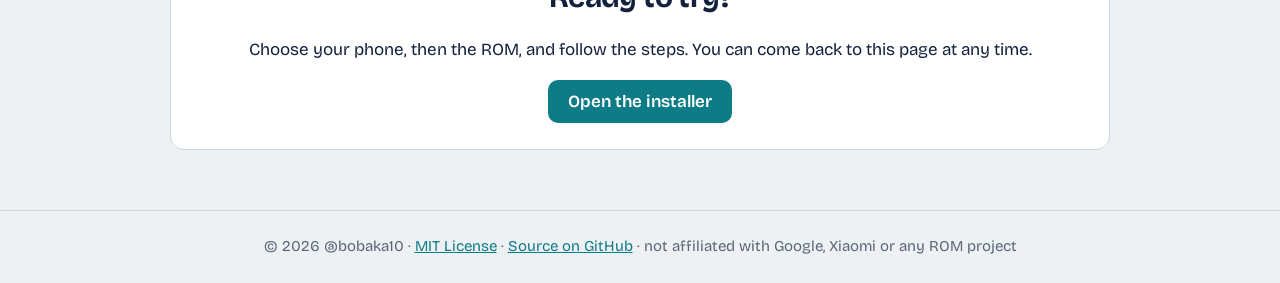
==== commit ddadb02c: "Add styles, theme switch functionality, and unlock page - Created style.css for consistent styling a" ====
--- a/learn.html
+++ b/learn.html
@@ -1,11 +1,13 @@
 <!DOCTYPE html>
 <html lang="en">
 <head>
-<!-- OpenFlash | https://github.com/YOUR-USERNAME/openflash | Copyright (c) 2026 [Your Name] | MIT License (see LICENSE) -->
+<!-- OpenFlash | https://github.com/bobaka10/openflash | Copyright (c) 2026 @bobaka10 | MIT License (see LICENSE) -->
 <meta charset="utf-8">
 <meta name="viewport" content="width=device-width, initial-scale=1, viewport-fit=cover">
+<meta name="color-scheme" content="light dark">
+<script src="theme.js"></script>
 <title>Android ROMs explained in plain words – OpenFlash</title>
-<meta name="author" content="[Your Name]">
+<meta name="author" content="@bobaka10">
 <meta name="description" content="What is a ROM, a bootloader, a recovery? A plain-language guide for people who have never flashed a phone.">
 <meta property="og:type" content="website">
 <meta property="og:title" content="Android ROMs explained in plain words">
@@ -16,8 +18,9 @@
 <body>
 <header><div class="bar">
 <a class="logo" href="index.html">OpenFlash</a>
+<button id="theme-toggle" class="themebtn" type="button" aria-label="Switch theme"></button>
 <button id="burger" aria-expanded="false" aria-controls="nav">Menu</button>
-<nav id="nav"><a href="index.html#install">Install</a><a href="index.html#guides">Guides</a><a href="learn.html" aria-current="page"><b>Learn</b></a><a href="index.html#about">About</a><a href="index.html#credits">Credits</a></nav>
+<nav id="nav"><a href="index.html#install">Install</a><a href="unlock.html">Unlock</a><a href="index.html#guides">Guides</a><a href="learn.html" aria-current="page"><b>Learn</b></a><a href="index.html#about">About</a><a href="index.html#credits">Credits</a></nav>
 </div></header>
 <main id="top">
 
@@ -82,7 +85,7 @@
 
 <h3>Locking and unlocking</h3>
 <details><summary>Bootloader</summary><p>The first small program that runs when you press power. Its job is to check the system and start it. Because it can start <i>anything</i>, phone makers lock it so only their own software is allowed. Installing a custom ROM needs it unlocked.</p></details>
-<details><summary>Locked and unlocked bootloader</summary><p>A <b>locked</b> bootloader refuses to accept any file that is not signed by the maker. An <b>unlocked</b> one accepts files from you. Unlocking is a deliberate step you request, and it <b>erases all data on the phone</b> on purpose, so nobody can unlock a stolen phone and read its owner's files. Some makers, like Xiaomi, make you create an account and wait a while before unlocking is allowed. Unlocking can void the warranty, and a few banking or payment apps may refuse to run on an unlocked phone.</p></details>
+<details><summary>Locked and unlocked bootloader</summary><p>A <b>locked</b> bootloader refuses to accept any file that is not signed by the maker. An <b>unlocked</b> one accepts files from you. Unlocking is a deliberate step you request, and it <b>erases all data on the phone</b> on purpose, so nobody can unlock a stolen phone and read its owner's files. Some makers, like Xiaomi, make you create an account and wait a while before unlocking is allowed. Unlocking can void the warranty, and a few banking or payment apps may refuse to run on an unlocked phone. Step-by-step instructions are on the <a href="unlock.html">Unlock page</a>.</p></details>
 <details><summary>OEM unlocking</summary><p>A switch in the phone's Developer options that says "I am allowed to unlock the bootloader". It must be on before unlocking works.</p></details>
 
 <h3>The special modes</h3>
@@ -99,6 +102,7 @@
 <details><summary>Dynamic partitions / super</summary><p>On newer Android the <code>system</code>, <code>vendor</code> and <code>product</code> areas are not separate. They live as flexible "logical" partitions inside one large partition called <code>super</code>, which can be resized. Some ROMs for older phones use a version of this too.</p></details>
 <details><summary>Kernel</summary><p>The core of the system that talks to the hardware. A recovery and a ROM often need to use the <b>same kernel version</b>, otherwise the recovery cannot properly install that ROM.</p></details>
 <details><summary>boot.img and dtbo.img</summary><p><code>boot.img</code> holds the kernel and the first files used at start. On some phones, like the Pixel 4, the recovery is stored inside it. <code>dtbo.img</code> is a small file that describes the phone's hardware to the kernel. Installers flash both so the new system matches the phone.</p></details>
+<details><summary>vendor_boot.img</summary><p>On newer phones (like the Pixel 6 series) part of the files used at start live in their own area called <code>vendor_boot</code>. Some recoveries need their own copy of it, so installers flash it together with <code>boot.img</code>.</p></details>
 <details><summary>Vendor and firmware</summary><p>The manufacturer's hardware-specific code (modem, camera, Wi-Fi). A ROM usually relies on the vendor files already on the phone, which is why some ROMs ask you to be on a certain stock version first.</p></details>
 <details><summary>Wipe / format data</summary><p>Erasing the <code>data</code> partition, which holds your apps, accounts and files. A fresh ROM normally needs a clean data partition, because the old data was made by a different system and can make the new one crash. <b>Make a backup first.</b></p></details>
 
@@ -115,7 +119,7 @@
 <p>These are the stages of almost every ROM install, and what is really happening in each one.</p>
 <ol class="journey">
 <li><b>Back up your things.</b> <span>Everything on the phone will be erased. Copy photos, chats and files somewhere safe now.</span></li>
-<li><b>Unlock the bootloader.</b> <span>You tell the phone's maker you accept the risk. The phone erases itself as part of this. It is done once.</span></li>
+<li><b>Unlock the bootloader.</b> <span>You tell the phone's maker you accept the risk. The phone erases itself as part of this. It is done once. The <a href="unlock.html">Unlock page</a> walks you through it.</span></li>
 <li><b>Get the right files.</b> <span>Download the ROM and any helper files (recovery, boot, dtbo) for your exact model. Check their SHA-256 so you know they are genuine and complete.</span></li>
 <li><b>Start the phone in Fastboot mode.</b> <span>Hold the right buttons while powering on. The phone now waits for a computer.</span></li>
 <li><b>Connect from the browser and flash the recovery.</b> <span>The installer checks the phone's codename, then writes the helper files and the recovery into the phone.</span></li>
--- a/style.css
+++ b/style.css
@@ -1,10 +1,10 @@
-/*! OpenFlash ADB client | https://github.com/bobaka10/openflash
+/*! OpenFlash styles | https://github.com/bobaka10/openflash
  *  Copyright (c) 2026 @bobaka10
  *  SPDX-License-Identifier: MIT. See the LICENSE file. */
-:root{--bg:#eef1f4;--panel:#fff;--ink:#14213d;--mute:#5b6676;--line:#cfd6df;--acc:#0e7c86;--acc-ink:#fff;--warn:#fff4d6;--warn-line:#e0a100;--log:#101a26;--logink:#bfe9ee;
+:root{color-scheme:light;--bg:#eef1f4;--panel:#fff;--ink:#14213d;--mute:#5b6676;--line:#cfd6df;--acc:#0e7c86;--acc-ink:#fff;--warn:#fff4d6;--warn-line:#e0a100;--log:#101a26;--logink:#bfe9ee;
 box-sizing:border-box;padding-top:env(safe-area-inset-top,0px);padding-bottom:env(safe-area-inset-bottom,0px)}
-@media (prefers-color-scheme:dark){:root:not([data-theme="light"]){--bg:#0e151d;--panel:#16202b;--ink:#e6edf3;--mute:#93a1b1;--line:#2a3745;--acc:#3cc8d3;--acc-ink:#06242a;--warn:#33290e;--warn-line:#c99700;--log:#0a1118}}
-:root[data-theme="dark"]{--bg:#0e151d;--panel:#16202b;--ink:#e6edf3;--mute:#93a1b1;--line:#2a3745;--acc:#3cc8d3;--acc-ink:#06242a;--warn:#33290e;--warn-line:#c99700;--log:#0a1118}
+@media (prefers-color-scheme:dark){:root:not([data-theme="light"]){color-scheme:dark;--bg:#0e151d;--panel:#16202b;--ink:#e6edf3;--mute:#93a1b1;--line:#2a3745;--acc:#3cc8d3;--acc-ink:#06242a;--warn:#33290e;--warn-line:#c99700;--log:#0a1118}}
+:root[data-theme="dark"]{color-scheme:dark;--bg:#0e151d;--panel:#16202b;--ink:#e6edf3;--mute:#93a1b1;--line:#2a3745;--acc:#3cc8d3;--acc-ink:#06242a;--warn:#33290e;--warn-line:#c99700;--log:#0a1118}
 html{scroll-padding-top:calc(env(safe-area-inset-top,0px) + 64px);scroll-behavior:smooth}
 *{box-sizing:border-box}
 body{margin:0;background:var(--bg);color:var(--ink);font:400 17px/1.55 "Bricolage Grotesque",system-ui,sans-serif}
@@ -107,3 +107,21 @@
 nav a[aria-current="page"]{background:var(--panel)}
 
 .hero p.newhere{margin-top:14px;font-size:17px}
+
+/* unlock page */
+.dtabs{display:flex;flex-wrap:wrap;gap:8px;margin:6px 0 4px}
+.dtab{font:inherit;font-weight:600;border:1px solid var(--line);background:var(--panel);color:var(--ink);border-radius:99px;padding:8px 18px;cursor:pointer}
+.dtab:hover{border-color:var(--acc)}
+.dtab.on{background:var(--acc);color:var(--acc-ink);border-color:var(--acc)}
+.devpanel[hidden]{display:none}
+.tool{background:var(--panel);border:1px solid var(--line);border-radius:14px;padding:6px 20px 20px;margin:20px 0}
+.tool h3{margin:14px 0 10px;color:var(--ink)}
+.ack{display:flex;gap:10px;align-items:flex-start;margin:8px 0 14px;cursor:pointer}
+.ack input{margin-top:5px;width:18px;height:18px;flex:none}
+.tool .row{display:flex;gap:10px;flex-wrap:wrap;margin-bottom:12px}
+.tool button:disabled{opacity:.5;cursor:not-allowed}
+
+/* theme switch */
+.themebtn{background:none;border:1px solid var(--line);color:var(--ink);border-radius:8px;padding:6px 8px;line-height:0;cursor:pointer}
+.themebtn:hover{background:var(--panel)}
+.themebtn svg{width:20px;height:20px;display:block}
